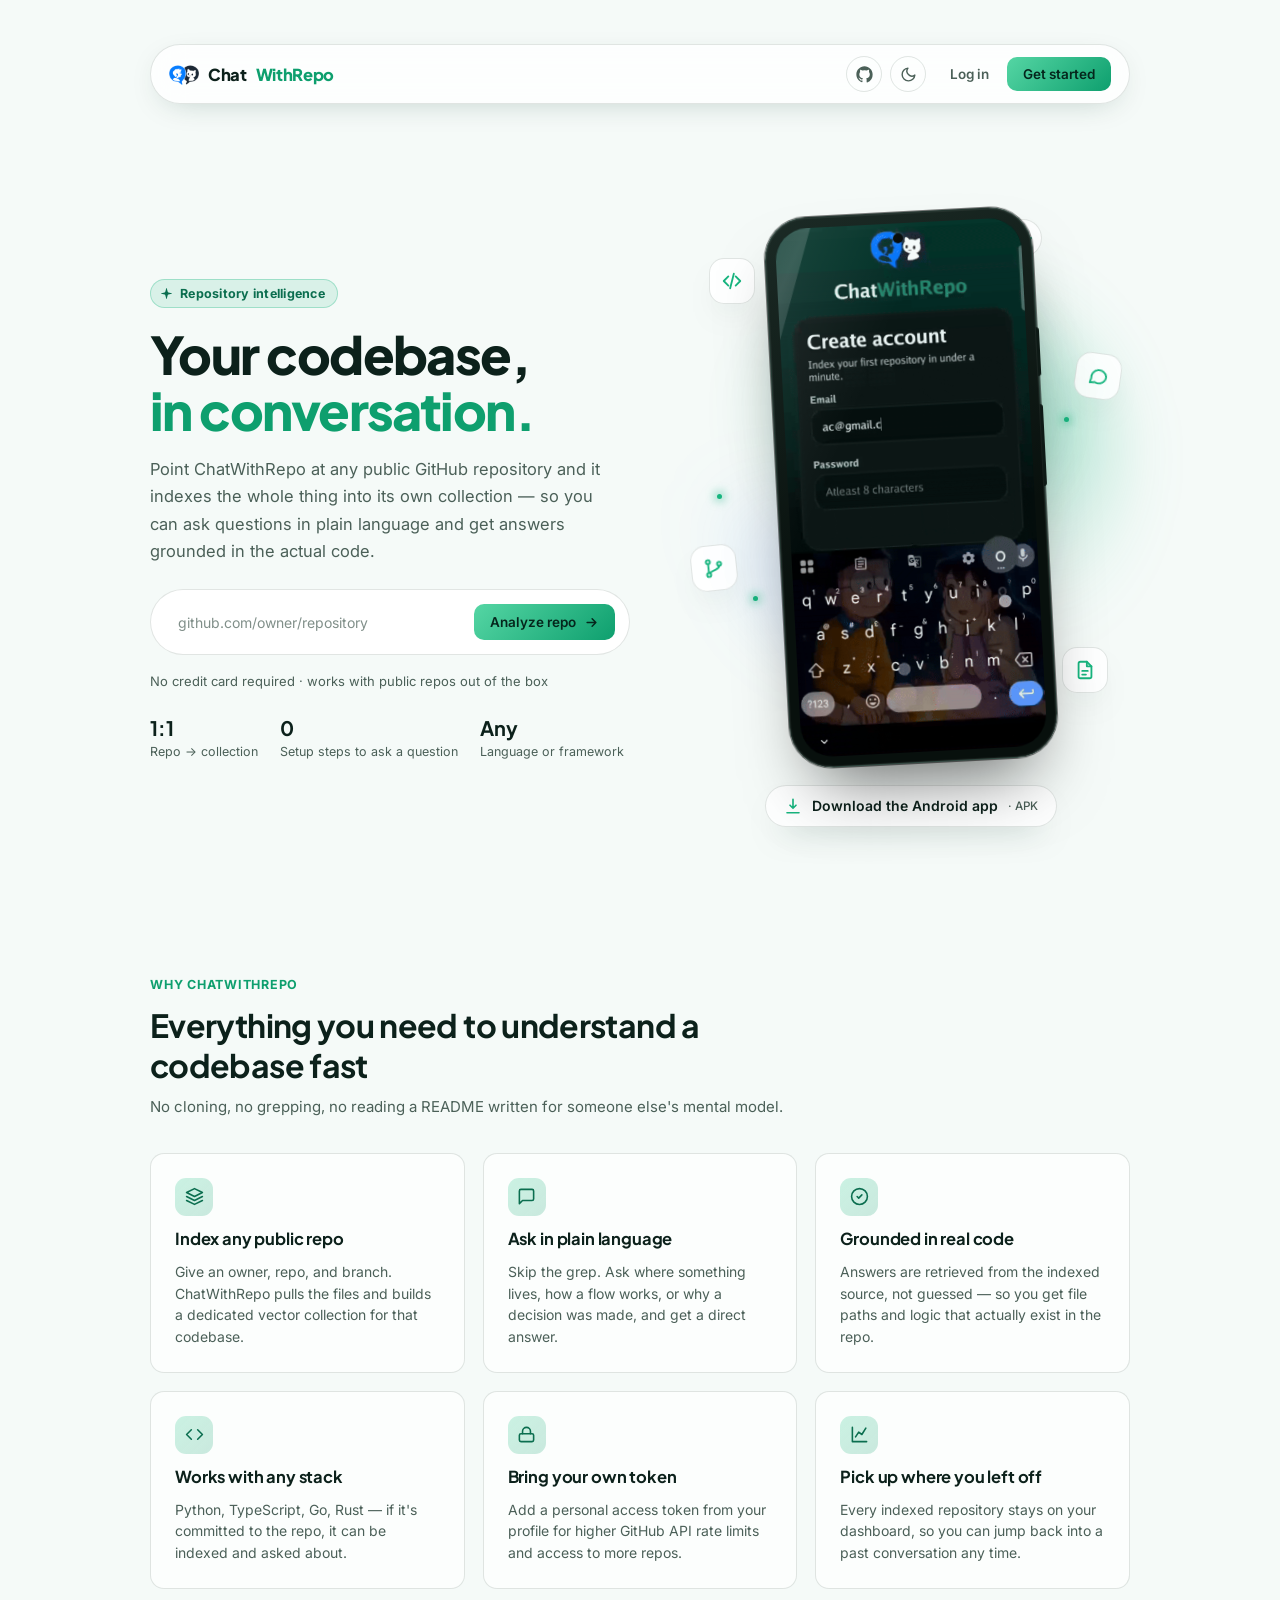
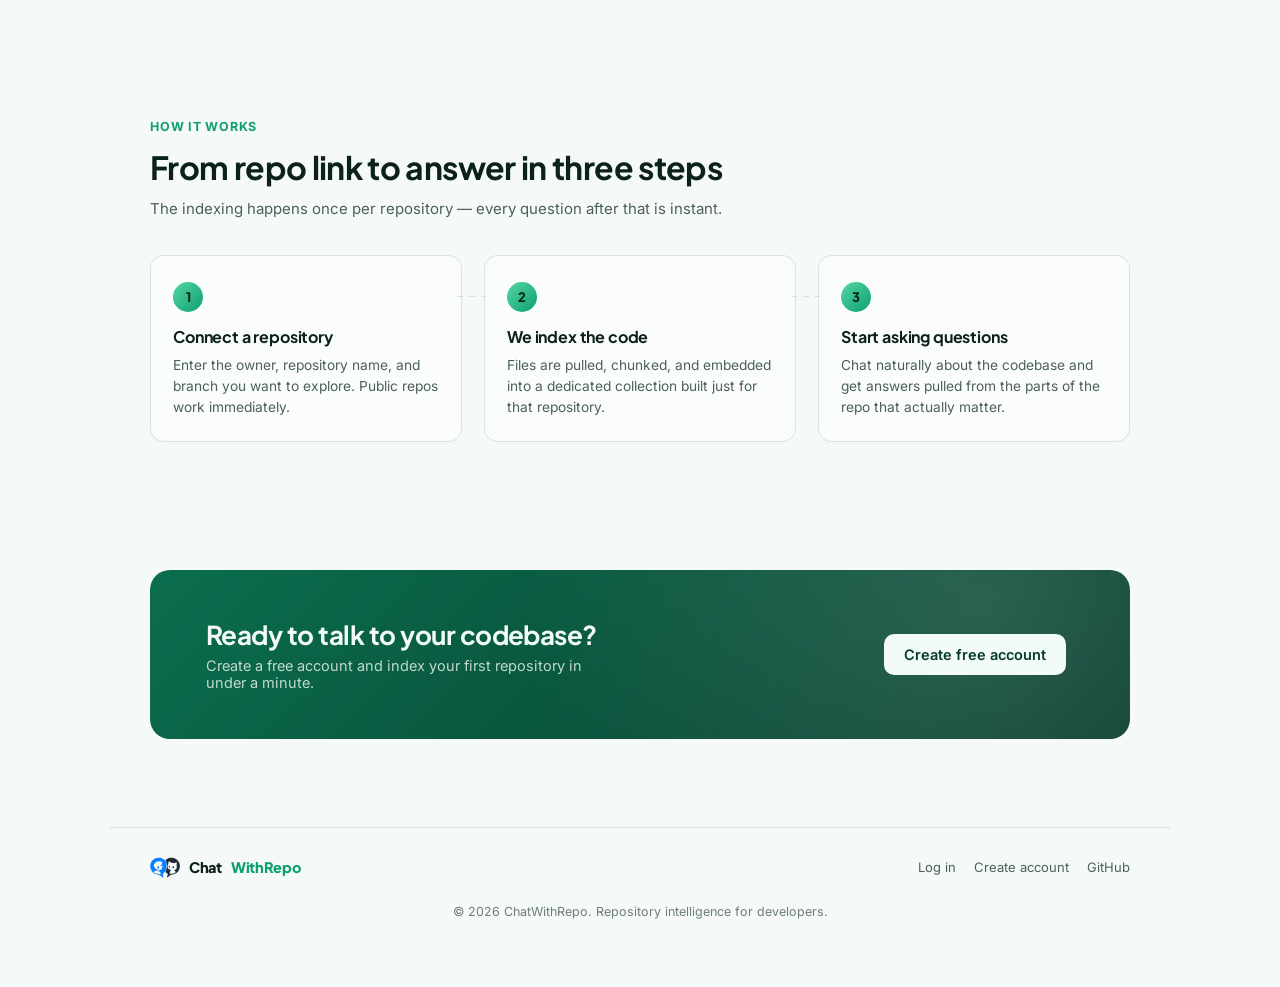
==== frontend/index.html @ a27d68d2 "Migrate vector store to Qdrant, overhaul indexing UX, fix critical race conditions - Switch vector s" ====
<!doctype html>
<html lang="en" data-theme="light">
  <head>
    <meta charset="utf-8" />
    <meta name="viewport" content="width=device-width, initial-scale=1" />
    <title>ChatWithRepo — Chat with your GitHub repository</title>
    <link rel="icon" type="image/png" href="assets/logo-chatwithrepo.png">
    <meta name="description" content="ChatWithRepo indexes any GitHub repository so you can ask questions about your codebase in plain language and get answers grounded in the real code." />
    <link rel="preconnect" href="https://fonts.googleapis.com" />
    <link rel="preconnect" href="https://fonts.gstatic.com" crossorigin />
    <link href="https://fonts.googleapis.com/css2?family=Inter:wght@400;500;600&family=Plus+Jakarta+Sans:wght@500;600;700;800&display=swap" rel="stylesheet" />
    <link rel="stylesheet" href="css/app.css" />
    <script>
      document.documentElement.setAttribute(
        "data-theme",
        localStorage.getItem("devlens_theme") ||
          (matchMedia("(prefers-color-scheme: dark)").matches ? "dark" : "light")
      );
    </script>
    <style>
      /* Same token system as register.html / dashboard.html / chat.html / login.html / profile.html */
      :root {
        --brand-900: #063a2b;
        --brand-700: #0b6e4f;
        --brand-600: #0e9f6e;
        --brand-500: #17b57f;
        --brand-400: #55d6a4;
        --brand-300: #9fead0;
        --paper: #f5faf8;
        --paper-raised: #ffffff;
        --ink: #0c211b;
        --ink-soft: #4b6058;
        --line: rgba(11, 40, 30, 0.12);
        --shadow-soft: 0 20px 45px -25px rgba(6, 58, 43, 0.45);
        --shadow-lift: 0 16px 32px -18px rgba(6, 58, 43, 0.5);
        --radius-lg: 20px;
        --radius-md: 14px;
        --radius-sm: 10px;
        --nav-h: 72px;
        color-scheme: light;
      }
      html[data-theme="dark"] {
        --paper: #07130f;
        --paper-raised: #0e211a;
        --ink: #eaf7f1;
        --ink-soft: #9fc2b3;
        --line: rgba(159, 234, 208, 0.14);
        --shadow-soft: 0 25px 60px -25px rgba(0, 0, 0, 0.65);
        --shadow-lift: 0 18px 34px -18px rgba(0, 0, 0, 0.6);
        color-scheme: dark;
      }

      *, *::before, *::after { box-sizing: border-box; }
      html, body { margin: 0; min-height: 100%; }
      body {
        font-family: "Inter", system-ui, sans-serif;
        color: var(--ink);
        background: var(--paper);
        transition: background-color 0.4s ease, color 0.4s ease;
        overflow-x: hidden;
      }
      a { color: inherit; text-decoration: none; }
      a:focus-visible, button:focus-visible, input:focus-visible {
        outline: 2px solid var(--brand-500);
        outline-offset: 2px;
      }
      ::selection { background: color-mix(in srgb, var(--brand-500) 30%, transparent); }

      /* ---- Page backdrop: solid (no grid / no light glow) ---- */
      .page {
        position: relative;
        min-height: 100vh;
        min-height: 100dvh;
        background: var(--paper);
      }
      @media (prefers-reduced-motion: reduce) {
        .brand-dot, .demo-dot, .icon-orbit { animation: none !important; }
      }

      /* ---- Pill navbar (shared pattern with dashboard.html) ---- */
      .nav-wrap {
        position: sticky;
        top: 0;
        z-index: 40;
        padding: 16px clamp(16px, 4vw, 40px) 0;
      }
      .nav {
        max-width: 1280px;
        margin: 0 auto;
        height: 60px;
        display: flex;
        align-items: center;
        justify-content: space-between;
        gap: 12px;
        padding: 0 10px 0 18px;
        border-radius: 999px;
        background: color-mix(in srgb, var(--paper-raised) 82%, transparent);
        border: 1px solid var(--line);
        backdrop-filter: blur(16px) saturate(140%);
        -webkit-backdrop-filter: blur(16px) saturate(140%);
        box-shadow: 0 8px 32px -14px rgba(6, 58, 43, 0.28);
      }
      .brand {
        display: inline-flex;
        align-items: center;
        gap: 9px;
        font-family: "Plus Jakarta Sans", sans-serif;
        font-weight: 800;
        font-size: 16.5px;
        letter-spacing: -0.02em;
      }
      .brand span { color: var(--brand-600); }
      .brand-logo { width: 30px; height: 30px; flex: none; border-radius: 8px; object-fit: contain; }
      .brand-dot {
        width: 8px; height: 8px; border-radius: 50%;
        background: var(--brand-500);
        box-shadow: 0 0 0 0 rgba(23, 181, 127, 0.55);
        animation: pulse 2.4s ease-in-out infinite;
      }
      @keyframes pulse {
        0% { box-shadow: 0 0 0 0 rgba(23, 181, 127, 0.55); }
        70% { box-shadow: 0 0 0 8px rgba(23, 181, 127, 0); }
        100% { box-shadow: 0 0 0 0 rgba(23, 181, 127, 0); }
      }

      .nav-center {
        display: flex;
        align-items: center;
        gap: 2px;
      }
      .nav-center a {
        font-size: 13.5px;
        font-weight: 600;
        color: var(--ink-soft);
        padding: 8px 14px;
        border-radius: 999px;
        transition: background 0.15s ease, color 0.15s ease;
      }
      .nav-center a:hover { color: var(--ink); background: color-mix(in srgb, var(--brand-500) 10%, transparent); }

      .nav-actions { display: flex; align-items: center; gap: 8px; }
      .icon-btn {
        display: inline-flex; align-items: center; justify-content: center;
        width: 36px; height: 36px;
        border-radius: 50%; border: 1px solid var(--line);
        background: transparent; color: var(--ink-soft); cursor: pointer;
        transition: transform 0.15s ease, color 0.15s ease, border-color 0.15s ease;
      }
      .icon-btn:hover { transform: translateY(-1px); color: var(--brand-600); border-color: var(--brand-400); }
      .icon-btn svg { width: 17px; height: 17px; }
      .theme-toggle .sun { display: none; }
      html[data-theme="dark"] .theme-toggle .moon { display: none; }
      html[data-theme="dark"] .theme-toggle .sun { display: block; }
      .theme-toggle svg { transition: transform 0.4s cubic-bezier(0.22, 1, 0.36, 1); }
      .theme-toggle.spin svg { transform: rotate(180deg); }

      .nav-links { display: flex; align-items: center; gap: 6px; margin-left: 4px; }
      .nav-links a.login { font-size: 13.5px; font-weight: 600; color: var(--ink-soft); padding: 8px 12px; border-radius: 999px; }
      .nav-links a.login:hover { color: var(--ink); }

      .hamburger { display: none; }
      .hamburger-lines { display: flex; flex-direction: column; gap: 4px; width: 16px; }
      .hamburger-lines i { display: block; height: 2px; background: currentColor; border-radius: 2px; transition: transform 0.25s ease, opacity 0.2s ease; }
      .hamburger[aria-expanded="true"] .hamburger-lines i:nth-child(1) { transform: translateY(6px) rotate(45deg); }
      .hamburger[aria-expanded="true"] .hamburger-lines i:nth-child(2) { opacity: 0; }
      .hamburger[aria-expanded="true"] .hamburger-lines i:nth-child(3) { transform: translateY(-6px) rotate(-45deg); }

      /* ---- Buttons ---- */
      .button {
        display: inline-flex; align-items: center; justify-content: center; gap: 8px;
        font: inherit; font-weight: 600; font-size: 14.5px;
        border: none; border-radius: var(--radius-sm); cursor: pointer;
        padding: 12px 20px;
        color: #05261c;
        background: linear-gradient(135deg, var(--brand-400), var(--brand-600));
        box-shadow: var(--shadow-lift);
        transition: transform 0.15s ease, box-shadow 0.15s ease, filter 0.15s ease;
        white-space: nowrap;
      }
      .button:hover { transform: translateY(-2px); filter: brightness(1.04); }
      .button:active { transform: translateY(0); }
      .button.secondary { background: transparent; color: var(--ink); border: 1.5px solid var(--line); box-shadow: none; }
      .button.secondary:hover { border-color: var(--brand-500); color: var(--brand-600); }
      .button.sm { padding: 9px 16px; font-size: 13.5px; }

      /* ---- Hero ---- */
      .hero {
        max-width: 1280px;
        margin: 0 auto;
        padding: clamp(48px, 9vw, 96px) clamp(20px, 4vw, 40px) clamp(40px, 7vw, 72px);
        position: relative;
        z-index: 1;
        display: grid;
        grid-template-columns: minmax(0, 1.05fr) minmax(0, 0.95fr);
        gap: clamp(28px, 5vw, 56px);
        align-items: center;
      }
      .badge {
        display: inline-flex; align-items: center; gap: 7px;
        font-size: 12.5px; font-weight: 700; letter-spacing: 0.02em;
        color: var(--brand-700);
        background: color-mix(in srgb, var(--brand-500) 12%, transparent);
        border: 1px solid color-mix(in srgb, var(--brand-500) 30%, transparent);
        padding: 6px 12px 6px 9px;
        border-radius: 999px;
        width: fit-content;
      }
      html[data-theme="dark"] .badge { color: var(--brand-300); }
      .badge svg { width: 13px; height: 13px; }

      .hero-copy { display: flex; flex-direction: column; gap: 18px; animation: rise 0.6s cubic-bezier(0.22, 1, 0.36, 1) both; }
      @keyframes rise { from { opacity: 0; transform: translateY(14px); } to { opacity: 1; transform: translateY(0); } }
      .hero-copy h1 {
        font-family: "Plus Jakarta Sans", sans-serif;
        font-weight: 800;
        font-size: clamp(32px, 4.6vw, 52px);
        letter-spacing: -0.03em;
        line-height: 1.08;
        margin: 0;
      }
      .hero-copy h1 .accent { color: var(--brand-600); }
      .hero-copy > p.lead {
        margin: 0;
        max-width: 46ch;
        color: var(--ink-soft);
        font-size: 16.5px;
        line-height: 1.65;
      }
      .hero-actions { display: flex; flex-wrap: wrap; align-items: center; gap: 14px; margin-top: 4px; }
      .hint { font-size: 13px; color: var(--ink-soft); }
      .hero-repo-form {
        display: flex; align-items: center; gap: 8px;
        margin-top: 6px;
        padding: 6px 6px 6px 14px;
        border: 1.5px solid var(--line);
        border-radius: 999px;
        background: var(--paper-raised);
        max-width: 480px;
      }
      .hero-repo-form input {
        flex: 1; border: none; outline: none; background: transparent;
        font: inherit; font-size: 14px; color: var(--ink); min-width: 0;
      }
      .hero-repo-form input::placeholder { color: var(--ink-soft); opacity: 0.7; }
      .hero-repo-form .button { padding: 10px 16px; font-size: 13.5px; }
      .hero-stats { display: flex; gap: 22px; margin-top: 8px; flex-wrap: wrap; }
      .hero-stats div strong { display: block; font-family: "Plus Jakarta Sans", sans-serif; font-size: 20px; letter-spacing: -0.01em; }
      .hero-stats div span { font-size: 12.5px; color: var(--ink-soft); }


      /* ---- Phone demo (Android app) ---- */
      .phone-stage {
        position: relative;
        display: flex;
        flex-direction: column;
        align-items: center;
        gap: 22px;
        padding: 12px 0;
      }
      .phone-stage::before {            /* soft brand glow behind the phone */
        content: "";
        position: absolute;
        width: 78%;
        aspect-ratio: 1;
        top: 6%;
        border-radius: 50%;
        background: radial-gradient(circle, color-mix(in srgb, var(--brand-500) 38%, transparent), transparent 68%);
        filter: blur(28px);
        z-index: -1;
        animation: glow 6s ease-in-out infinite;
      }
      .phone-link { display: block; text-decoration: none; color: inherit; perspective: 1200px; }
      .phone {
        position: relative;
        width: clamp(210px, 22vw, 268px);
        padding: 10px;
        border-radius: 42px;
        background: linear-gradient(160deg, #1b2a25, #08100d 60%);
        border: 1px solid rgba(159, 234, 208, 0.18);
        box-shadow:
          0 40px 70px -28px rgba(0, 0, 0, 0.6),
          0 0 0 1px rgba(0, 0, 0, 0.5),
          inset 0 0 0 1px rgba(255, 255, 255, 0.05);
        transform: rotateX(var(--rx, 0deg)) rotateY(var(--ry, 0deg)) rotate(-3deg);
        transition: transform 0.35s cubic-bezier(0.22, 1, 0.36, 1);
        animation: float 7s ease-in-out infinite;
      }
      .phone-link:hover .phone { transform: rotateX(var(--rx, 0deg)) rotateY(var(--ry, 0deg)) rotate(0deg) scale(1.03); animation-play-state: paused; }
      .phone::before, .phone::after {   /* side buttons */
        content: "";
        position: absolute;
        right: -3px;
        width: 3px;
        border-radius: 0 3px 3px 0;
        background: #0e1a16;
      }
      .phone::before { top: 22%; height: 9%; }
      .phone::after  { top: 36%; height: 15%; }
      .phone-screen {
        position: relative;
        aspect-ratio: 400 / 860;        /* the recording is 400x900; the top strip is cropped below */
        border-radius: 32px;
        overflow: hidden;
        background: #0a1512;
      }
      .phone-screen img {
        display: block;
        width: 100%;
        height: 100%;
        object-fit: cover;
        object-position: bottom;        /* crops the recording's status bar (time / battery) */
      }
      .phone-notch {                    /* camera dot */
        position: absolute;
        top: 10px;
        left: 50%;
        width: 10px; height: 10px;
        margin-left: -5px;
        border-radius: 50%;
        background: #050908;
        box-shadow: 0 0 0 2px rgba(255, 255, 255, 0.06);
        z-index: 2;
      }
      .phone-glare {
        position: absolute; inset: 0;
        background: linear-gradient(115deg, rgba(255,255,255,0.10), transparent 32%);
        pointer-events: none;
        z-index: 2;
      }


      /* decorative background around the phone */
      .fx { position: absolute; inset: 0; pointer-events: none; z-index: -1; }
      .fx > * { position: absolute; }
      .aura {                            /* slowly rotating soft light */
        left: 50%; top: 42%;
        width: 92%; aspect-ratio: 1;
        margin: -46% 0 0 -46%;
        border-radius: 50%;
        background: conic-gradient(from 0deg, transparent, color-mix(in srgb, var(--brand-500) 30%, transparent), transparent 40%, color-mix(in srgb, #4f8af7 22%, transparent), transparent 75%);
        filter: blur(34px);
        animation: spin 22s linear infinite;
      }
      .ring {                            /* expanding pulse rings */
        left: 50%; top: 42%;
        width: 64%; aspect-ratio: 1;
        margin: -32% 0 0 -32%;
        border-radius: 50%;
        border: 1.5px solid color-mix(in srgb, var(--brand-500) 45%, transparent);
        opacity: 0;
        animation: pulse-ring 7.5s cubic-bezier(0.2, 0.6, 0.3, 1) infinite;
      }
      .ring.r2 { animation-delay: 2.5s; }
      .ring.r3 { animation-delay: 5s; }

      .orb {                             /* floating icon bubbles */
        display: grid; place-items: center;
        width: 46px; height: 46px;
        border-radius: 15px;
        color: var(--brand-500);
        background: color-mix(in srgb, var(--paper-raised) 88%, transparent);
        border: 1px solid var(--line);
        box-shadow: var(--shadow-lift);
        backdrop-filter: blur(8px);
        -webkit-backdrop-filter: blur(8px);
        animation: drift 6s ease-in-out infinite;
      }
      .orb.o1 { top: 9%;  left: 4%;  animation-delay: -1s; }
      .orb.o2 { top: 24%; right: 2%; animation-delay: -3s;   transform: rotate(8deg); }
      .orb.o3 { top: 54%; left: 0;   animation-delay: -4.5s; transform: rotate(-6deg); }
      .orb.o4 { top: 70%; right: 5%; animation-delay: -2s; }
      .orb.o5 { top: 3%;  right: 20%; width: 38px; height: 38px; border-radius: 50%; animation-delay: -5s; }

      .dot {                             /* twinkling sparkles */
        width: 5px; height: 5px;
        border-radius: 50%;
        background: var(--brand-500);
        box-shadow: 0 0 10px 2px color-mix(in srgb, var(--brand-500) 60%, transparent);
        animation: twinkle 3.6s ease-in-out infinite;
      }
      .dot.d1 { top: 14%; left: 22%; }
      .dot.d2 { top: 34%; right: 14%; animation-delay: -1.2s; }
      .dot.d3 { top: 62%; left: 14%;  animation-delay: -2.4s; }
      .dot.d4 { top: 80%; right: 22%; animation-delay: -0.6s; }
      .dot.d5 { top: 46%; left: 6%;   animation-delay: -1.8s; }
      .dot.d6 { top: 8%;  right: 34%; animation-delay: -3s; }

      .phone-link { position: relative; z-index: 1; }
      .phone-glare::after {              /* a light sweep that passes over the screen */
        content: "";
        position: absolute; top: 0; bottom: 0; width: 40%;
        left: -60%;
        background: linear-gradient(100deg, transparent, rgba(255, 255, 255, 0.16), transparent);
        transform: skewX(-18deg);
        animation: sweep 6.5s ease-in-out infinite;
      }

      @keyframes spin       { to { transform: rotate(360deg); } }
      @keyframes pulse-ring { 0% { transform: scale(0.55); opacity: 0; } 15% { opacity: 0.7; } 100% { transform: scale(1.35); opacity: 0; } }
      @keyframes drift      { 0%, 100% { translate: 0 0; } 33% { translate: 6px -12px; } 66% { translate: -6px -4px; } }
      @keyframes twinkle    { 0%, 100% { opacity: 0.15; transform: scale(0.6); } 50% { opacity: 1; transform: scale(1.2); } }
      @keyframes sweep      { 0%, 55% { left: -60%; } 100% { left: 130%; } }

      .apk-cta {
        display: inline-flex; align-items: center; gap: 10px;
        padding: 11px 18px;
        border-radius: 999px;
        font-weight: 600; font-size: 14px;
        color: var(--ink);
        text-decoration: none;
        background: color-mix(in srgb, var(--paper-raised) 88%, transparent);
        border: 1px solid var(--line);
        box-shadow: var(--shadow-lift);
        transition: transform 0.2s ease, border-color 0.2s ease;
      }
      .apk-cta:hover { transform: translateY(-2px); border-color: var(--brand-500); }
      .apk-cta small { font-weight: 500; color: var(--ink-soft); }
      .apk-cta svg { color: var(--brand-500); }

      @keyframes float { 0%, 100% { translate: 0 0; } 50% { translate: 0 -10px; } }
      @keyframes bob   { 0%, 100% { translate: 0 0; } 50% { translate: 0 -7px; } }
      @keyframes glow  { 0%, 100% { opacity: 0.75; } 50% { opacity: 1; } }

      @media (prefers-reduced-motion: reduce) {
        .phone, .phone-stage::before, .fx * { animation: none !important; }
      }

      /* ---- Decorative demo chat card (no longer used in the hero) ---- */
      .hero-demo { position: relative; z-index: 1; animation: rise 0.7s 0.05s cubic-bezier(0.22, 1, 0.36, 1) both; }
      .demo-card {
        border-radius: var(--radius-lg);
        border: 1px solid var(--line);
        background: color-mix(in srgb, var(--paper-raised) 88%, transparent);
        backdrop-filter: blur(18px) saturate(140%);
        -webkit-backdrop-filter: blur(18px) saturate(140%);
        box-shadow: var(--shadow-soft);
        overflow: hidden;
      }
      .demo-top {
        display: flex; align-items: center; justify-content: space-between;
        padding: 14px 18px; border-bottom: 1px solid var(--line);
        font-size: 13px; color: var(--ink-soft);
      }
      .demo-repo strong { color: var(--ink); font-weight: 600; }
      .demo-badge {
        font-size: 11.5px; font-weight: 700; color: var(--brand-700);
        background: color-mix(in srgb, var(--brand-500) 14%, transparent);
        padding: 4px 9px; border-radius: 999px;
      }
      html[data-theme="dark"] .demo-badge { color: var(--brand-300); }
      .demo-body { padding: 18px; display: flex; flex-direction: column; gap: 10px; }
      .demo-msg { max-width: 84%; padding: 10px 13px; border-radius: 12px; font-size: 13.5px; line-height: 1.5; }
      .demo-msg.user { align-self: flex-end; background: linear-gradient(135deg, var(--brand-400), var(--brand-600)); color: #05261c; border-bottom-right-radius: 4px; }
      .demo-msg.bot { align-self: flex-start; background: var(--paper); border: 1px solid var(--line); color: var(--ink); border-bottom-left-radius: 4px; }
      .demo-msg code { font-family: "SFMono-Regular", Consolas, monospace; background: color-mix(in srgb, var(--brand-500) 12%, transparent); padding: 1px 5px; border-radius: 5px; font-size: 12.5px; }
      .demo-foot { display: flex; gap: 8px; flex-wrap: wrap; margin-top: 4px; }
      .demo-chip { display: inline-flex; align-items: center; gap: 6px; font-size: 11.5px; color: var(--ink-soft); background: var(--paper); border: 1px solid var(--line); padding: 5px 10px; border-radius: 999px; }
      .demo-dot { width: 6px; height: 6px; border-radius: 50%; background: var(--brand-500); animation: pulse 2.4s ease-in-out infinite; }

      /* ---- Shared section styling ---- */
      .section {
        max-width: 1280px;
        margin: 0 auto;
        padding: clamp(36px, 6vw, 64px) clamp(20px, 4vw, 40px);
        position: relative;
        z-index: 1;
      }
      .section-head { max-width: 640px; margin: 0 0 34px; }
      .section-head .eyebrow {
        font-size: 12.5px; font-weight: 700; letter-spacing: 0.06em; text-transform: uppercase;
        color: var(--brand-600); margin: 0 0 10px;
      }
      .section-head h2 {
        font-family: "Plus Jakarta Sans", sans-serif; font-weight: 700;
        font-size: clamp(24px, 3.2vw, 32px); letter-spacing: -0.02em; margin: 0 0 10px;
      }
      .section-head p { margin: 0; color: var(--ink-soft); font-size: 15px; line-height: 1.6; }

      /* ---- Feature grid ---- */
      .feature-grid { display: grid; grid-template-columns: repeat(3, minmax(0, 1fr)); gap: 18px; }
      .feature-card {
        padding: 24px; border-radius: var(--radius-md);
        border: 1px solid var(--line);
        background: color-mix(in srgb, var(--paper-raised) 70%, transparent);
        display: flex; flex-direction: column; gap: 12px;
        transition: transform 0.2s ease, border-color 0.2s ease, box-shadow 0.2s ease;
      }
      .feature-card:hover { transform: translateY(-3px); border-color: var(--brand-400); box-shadow: 0 18px 40px -26px rgba(6, 58, 43, 0.4); }
      .feature-icon {
        width: 38px; height: 38px; border-radius: 11px;
        display: grid; place-items: center;
        background: linear-gradient(135deg, color-mix(in srgb, var(--brand-400) 30%, transparent), color-mix(in srgb, var(--brand-600) 22%, transparent));
        color: var(--brand-700);
      }
      html[data-theme="dark"] .feature-icon { color: var(--brand-300); }
      .feature-icon svg { width: 19px; height: 19px; }
      .feature-card h3 { font-family: "Plus Jakarta Sans", sans-serif; font-size: 16.5px; font-weight: 700; margin: 0; letter-spacing: -0.01em; }
      .feature-card p { margin: 0; font-size: 14px; color: var(--ink-soft); line-height: 1.55; }

      /* ---- How it works ---- */
      .steps { display: grid; grid-template-columns: repeat(3, minmax(0, 1fr)); gap: 22px; counter-reset: step; }
      .step { position: relative; padding: 26px 22px 22px; border-radius: var(--radius-md); border: 1px solid var(--line); background: color-mix(in srgb, var(--paper-raised) 60%, transparent); }
      .step .step-num {
        display: inline-flex; align-items: center; justify-content: center;
        width: 30px; height: 30px; border-radius: 50%;
        font-family: "Plus Jakarta Sans", sans-serif; font-weight: 800; font-size: 13px;
        background: linear-gradient(135deg, var(--brand-400), var(--brand-600)); color: #05261c;
        margin-bottom: 14px;
      }
      .step h3 { font-family: "Plus Jakarta Sans", sans-serif; font-size: 16px; font-weight: 700; margin: 0 0 8px; letter-spacing: -0.01em; }
      .step p { margin: 0; font-size: 13.75px; color: var(--ink-soft); line-height: 1.55; }
      .step-connector { position: absolute; top: 40px; left: calc(100% - 4px); width: calc(22px + 8px); height: 1px; background: repeating-linear-gradient(90deg, var(--line) 0 6px, transparent 6px 12px); }
      @media (max-width: 860px) { .step-connector { display: none; } }

      /* ---- CTA banner ---- */
      .cta-banner {
        max-width: 1280px; margin: 0 auto clamp(48px, 8vw, 88px);
        padding: clamp(32px, 5vw, 48px) clamp(24px, 5vw, 56px);
        border-radius: var(--radius-lg);
        background: linear-gradient(135deg, var(--brand-700), var(--brand-900));
        color: #f2fbf6;
        display: flex; align-items: center; justify-content: space-between; gap: 24px; flex-wrap: wrap;
        position: relative; overflow: hidden; z-index: 1;
      }
      .cta-banner::before {
        content: ""; position: absolute; inset: 0;
        background: radial-gradient(circle at 85% 20%, rgba(255,255,255,0.14), transparent 55%);
        pointer-events: none;
      }
      .cta-banner h2 { font-family: "Plus Jakarta Sans", sans-serif; font-size: clamp(20px, 2.6vw, 26px); font-weight: 700; margin: 0 0 6px; letter-spacing: -0.02em; position: relative; }
      .cta-banner p { margin: 0; color: rgba(242, 251, 246, 0.78); font-size: 14.5px; max-width: 44ch; position: relative; }
      .cta-banner .button { background: #f2fbf6; color: var(--brand-900); box-shadow: none; position: relative; }
      .cta-banner .button:hover { filter: none; background: #ffffff; }

      /* ---- Footer ---- */
      footer {
        max-width: 1280px; margin: 0 auto; padding: 24px clamp(20px, 4vw, 40px) 40px;
        display: flex; align-items: center; justify-content: space-between; gap: 16px; flex-wrap: wrap;
        border-top: 1px solid var(--line);
        position: relative; z-index: 1;
      }
      footer .brand { font-size: 14.5px; }
      footer .foot-links { display: flex; gap: 18px; align-items: center; }
      footer .foot-links a { font-size: 13px; color: var(--ink-soft); }
      footer .foot-links a:hover { color: var(--brand-600); }
      footer .foot-note { font-size: 12.5px; color: var(--ink-soft); width: 100%; text-align: center; opacity: 0.8; margin-top: 6px; }

      /* ---- Responsive ---- */
      @media (max-width: 900px) {
        .hero { grid-template-columns: 1fr; }
        .hero-demo { order: -1; max-width: 520px; margin: 0 auto; width: 100%; }
        .feature-grid { grid-template-columns: repeat(2, minmax(0, 1fr)); }
        .steps { grid-template-columns: 1fr; }
      }
      @media (max-width: 720px) {
        .nav-center { display: none; }
        .hamburger { display: inline-flex; }
        .nav-links a.login { display: none; }
      }
      @media (max-width: 560px) {
        .feature-grid { grid-template-columns: 1fr; }
        .hero-stats { gap: 16px; }
        .cta-banner { flex-direction: column; align-items: flex-start; }
        .hero-repo-form { flex-wrap: wrap; padding: 10px; border-radius: var(--radius-md); }
        .hero-repo-form input { width: 100%; padding: 6px 4px; }
        .hero-repo-form .button { width: 100%; }
      }
    </style>
  </head>
  <body>
    <div class="page">
      <div class="nav-wrap">
        <nav class="nav">
          <a class="brand" href="index.html">
            <img class="brand-logo" src="assets/logo-chatwithrepo.png" alt="ChatWithRepo logo" />
            Chat<span>WithRepo</span>
          </a>

          <!--<div class="nav-center">
            <a href="#features">Features</a>
            <a href="#how-it-works">How it works</a>
          </div>-->

          <div class="nav-actions">
            <a
              class="icon-btn github-link"
              href="https://github.com/shreyaghorui222004/chat-with-repo"
              target="_blank"
              rel="noopener noreferrer"
              aria-label="View on GitHub"
            >
              <svg viewBox="0 0 24 24" fill="currentColor" aria-hidden="true"><path d="M12 .5C5.73.5.5 5.73.5 12c0 5.08 3.29 9.39 7.86 10.91.58.11.79-.25.79-.56v-2c-3.2.7-3.88-1.37-3.88-1.37-.53-1.34-1.3-1.7-1.3-1.7-1.06-.72.08-.71.08-.71 1.17.08 1.79 1.2 1.79 1.2 1.04 1.79 2.73 1.27 3.4.97.1-.76.41-1.27.74-1.56-2.56-.29-5.26-1.28-5.26-5.7 0-1.26.45-2.29 1.19-3.1-.12-.29-.52-1.46.11-3.05 0 0 .97-.31 3.18 1.18a11 11 0 0 1 5.8 0c2.2-1.49 3.17-1.18 3.17-1.18.63 1.59.23 2.76.12 3.05.74.81 1.18 1.84 1.18 3.1 0 4.43-2.7 5.4-5.28 5.69.42.36.8 1.08.8 2.18v3.23c0 .31.21.68.8.56A11.51 11.51 0 0 0 23.5 12C23.5 5.73 18.27.5 12 .5Z"/></svg>
            </a>
            <button class="icon-btn theme-toggle" type="button" aria-label="Toggle theme">
              <svg class="moon" viewBox="0 0 24 24" fill="none" stroke="currentColor" stroke-width="2" stroke-linecap="round" stroke-linejoin="round"><path d="M21 12.79A9 9 0 1 1 11.21 3 7 7 0 0 0 21 12.79Z"/></svg>
              <svg class="sun" viewBox="0 0 24 24" fill="none" stroke="currentColor" stroke-width="2" stroke-linecap="round" stroke-linejoin="round"><circle cx="12" cy="12" r="4"/><path d="M12 2v2M12 20v2M4.9 4.9l1.4 1.4M17.7 17.7l1.4 1.4M2 12h2M20 12h2M4.9 19.1l1.4-1.4M17.7 6.3l1.4-1.4"/></svg>
            </button>
            <button class="icon-btn hamburger" type="button" aria-label="Open menu" aria-expanded="false">
              <span class="hamburger-lines"><i></i><i></i><i></i></span>
            </button>

            <div class="nav-links">
              <a class="login" href="login.html">Log in</a>
              <a class="button sm" href="register.html">Get started</a>
            </div>
          </div>
        </nav>
      </div>

      <!-- Hero -->
      <main>
        <section class="hero">
          <div class="hero-copy">
            <div class="badge">
              <svg viewBox="0 0 24 24" fill="currentColor" aria-hidden="true"><path d="M9.937 15.5A2 2 0 0 0 8.5 14.063l-6.135-1.582a.5.5 0 0 1 0-.962L8.5 9.936A2 2 0 0 0 9.937 8.5l1.582-6.135a.5.5 0 0 1 .963 0L14.063 8.5A2 2 0 0 0 15.5 9.937l6.135 1.582a.5.5 0 0 1 0 .963L15.5 14.063a2 2 0 0 0-1.437 1.437l-1.582 6.135a.5.5 0 0 1-.963 0z"/></svg>
              Repository intelligence
            </div>
            <h1>Your codebase,<br /><span class="accent">in conversation.</span></h1>
            <p class="lead">
              Point ChatWithRepo at any public GitHub repository and it indexes the
              whole thing into its own collection — so you can ask questions in plain
              language and get answers grounded in the actual code.
            </p>

            <div class="hero-repo-form">
              <input type="text" placeholder="github.com/owner/repository" aria-label="Repository URL" />
              <a class="button" href="register.html">
                Analyze repo
                <svg width="15" height="15" viewBox="0 0 24 24" fill="none" stroke="currentColor" stroke-width="2.4" stroke-linecap="round" stroke-linejoin="round" aria-hidden="true"><path d="M5 12h14M13 6l6 6-6 6"/></svg>
              </a>
            </div>
            <span class="hint">No credit card required · works with public repos out of the box</span>

            <div class="hero-stats">
              <div><strong>1:1</strong><span>Repo → collection</span></div>
              <div><strong>0</strong><span>Setup steps to ask a question</span></div>
              <div><strong>Any</strong><span>Language or framework</span></div>
            </div>
          </div>

          <!-- Android app demo: phone frame around the recording; click opens the latest release -->
          <div class="hero-demo">
            <div class="phone-stage">
              <!-- decorative background (no text): rings, aura, floating icons, sparkles -->
              <div class="fx" aria-hidden="true">
                <span class="aura"></span>
                <span class="ring r1"></span><span class="ring r2"></span><span class="ring r3"></span>

                <span class="orb o1"><svg viewBox="0 0 24 24" width="22" height="22" fill="none" stroke="currentColor" stroke-width="2" stroke-linecap="round" stroke-linejoin="round"><path d="m8 7-5 5 5 5M16 7l5 5-5 5M14 4l-4 16"/></svg></span>
                <span class="orb o2"><svg viewBox="0 0 24 24" width="22" height="22" fill="none" stroke="currentColor" stroke-width="2" stroke-linecap="round" stroke-linejoin="round"><path d="M21 12a8 8 0 0 1-11.6 7.1L4 20l1-4.6A8 8 0 1 1 21 12z"/></svg></span>
                <span class="orb o3"><svg viewBox="0 0 24 24" width="22" height="22" fill="none" stroke="currentColor" stroke-width="2" stroke-linecap="round" stroke-linejoin="round"><circle cx="6" cy="5" r="2.2"/><circle cx="6" cy="19" r="2.2"/><circle cx="18" cy="8" r="2.2"/><path d="M6 7.2v9.6M18 10.2c0 4-6 3-11 7"/></svg></span>
                <span class="orb o4"><svg viewBox="0 0 24 24" width="22" height="22" fill="none" stroke="currentColor" stroke-width="2" stroke-linecap="round" stroke-linejoin="round"><path d="M14 3H7a2 2 0 0 0-2 2v14a2 2 0 0 0 2 2h10a2 2 0 0 0 2-2V8z"/><path d="M14 3v5h5M9 13h6M9 17h4"/></svg></span>
                <span class="orb o5"><svg viewBox="0 0 24 24" width="22" height="22" fill="currentColor"><path d="M9.937 15.5A2 2 0 0 0 8.5 14.063l-6.135-1.582a.5.5 0 0 1 0-.962L8.5 9.936A2 2 0 0 0 9.937 8.5l1.582-6.135a.5.5 0 0 1 .963 0L14.063 8.5A2 2 0 0 0 15.5 9.937l6.135 1.582a.5.5 0 0 1 0 .963L15.5 14.063a2 2 0 0 0-1.437 1.437l-1.582 6.135a.5.5 0 0 1-.963 0z"/></svg></span>

                <span class="dot d1"></span><span class="dot d2"></span><span class="dot d3"></span>
                <span class="dot d4"></span><span class="dot d5"></span><span class="dot d6"></span>
              </div>

              <a class="phone-link" href="https://github.com/shreyaghorui222004/chat-with-repo/releases/latest" target="_blank" rel="noopener" aria-label="ChatWithRepo Android app: open the latest release to download the APK">
                <div class="phone">
                  <div class="phone-screen">
                    <span class="phone-notch"></span>
                    <span class="phone-glare"></span>
                    <img src="assets/demo-video.gif" alt="The ChatWithRepo Android app: asking a repository a question and getting a streamed answer" decoding="async" />
                  </div>
                </div>
              </a>

              <a class="apk-cta" href="https://github.com/shreyaghorui222004/chat-with-repo/releases/latest" target="_blank" rel="noopener">
                <svg width="18" height="18" viewBox="0 0 24 24" fill="none" stroke="currentColor" stroke-width="2.2" stroke-linecap="round" stroke-linejoin="round" aria-hidden="true"><path d="M12 3v12m0 0-4-4m4 4 4-4M4 21h16"/></svg>
                Download the Android app <small>· APK</small>
              </a>
            </div>
          </div>
        </section>

        <!-- Features -->
        <section class="section" id="features">
          <div class="section-head">
            <p class="eyebrow">Why ChatWithRepo</p>
            <h2>Everything you need to understand a codebase fast</h2>
            <p>No cloning, no grepping, no reading a README written for someone else's mental model.</p>
          </div>
          <div class="feature-grid">
            <div class="feature-card">
              <div class="feature-icon">
                <svg viewBox="0 0 24 24" fill="none" stroke="currentColor" stroke-width="2" stroke-linecap="round" stroke-linejoin="round"><path d="M12 2 2 7l10 5 10-5-10-5Z"/><path d="M2 17l10 5 10-5"/><path d="M2 12l10 5 10-5"/></svg>
              </div>
              <h3>Index any public repo</h3>
              <p>Give an owner, repo, and branch. ChatWithRepo pulls the files and builds a dedicated vector collection for that codebase.</p>
            </div>
            <div class="feature-card">
              <div class="feature-icon">
                <svg viewBox="0 0 24 24" fill="none" stroke="currentColor" stroke-width="2" stroke-linecap="round" stroke-linejoin="round"><path d="M21 15a2 2 0 0 1-2 2H7l-4 4V5a2 2 0 0 1 2-2h14a2 2 0 0 1 2 2z"/></svg>
              </div>
              <h3>Ask in plain language</h3>
              <p>Skip the grep. Ask where something lives, how a flow works, or why a decision was made, and get a direct answer.</p>
            </div>
            <div class="feature-card">
              <div class="feature-icon">
                <svg viewBox="0 0 24 24" fill="none" stroke="currentColor" stroke-width="2" stroke-linecap="round" stroke-linejoin="round"><path d="m9 12 2 2 4-4"/><circle cx="12" cy="12" r="10"/></svg>
              </div>
              <h3>Grounded in real code</h3>
              <p>Answers are retrieved from the indexed source, not guessed — so you get file paths and logic that actually exist in the repo.</p>
            </div>
            <div class="feature-card">
              <div class="feature-icon">
                <svg viewBox="0 0 24 24" fill="none" stroke="currentColor" stroke-width="2" stroke-linecap="round" stroke-linejoin="round"><path d="M16 18 22 12 16 6"/><path d="M8 6 2 12 8 18"/></svg>
              </div>
              <h3>Works with any stack</h3>
              <p>Python, TypeScript, Go, Rust — if it's committed to the repo, it can be indexed and asked about.</p>
            </div>
            <div class="feature-card">
              <div class="feature-icon">
                <svg viewBox="0 0 24 24" fill="none" stroke="currentColor" stroke-width="2" stroke-linecap="round" stroke-linejoin="round"><rect x="3" y="11" width="18" height="10" rx="2"/><path d="M7 11V8a5 5 0 0 1 10 0v3"/></svg>
              </div>
              <h3>Bring your own token</h3>
              <p>Add a personal access token from your profile for higher GitHub API rate limits and access to more repos.</p>
            </div>
            <div class="feature-card">
              <div class="feature-icon">
                <svg viewBox="0 0 24 24" fill="none" stroke="currentColor" stroke-width="2" stroke-linecap="round" stroke-linejoin="round"><path d="M3 3v18h18"/><path d="M7 15l4-6 4 3 5-8"/></svg>
              </div>
              <h3>Pick up where you left off</h3>
              <p>Every indexed repository stays on your dashboard, so you can jump back into a past conversation any time.</p>
            </div>
          </div>
        </section>

        <!-- How it works -->
        <section class="section" id="how-it-works">
          <div class="section-head">
            <p class="eyebrow">How it works</p>
            <h2>From repo link to answer in three steps</h2>
            <p>The indexing happens once per repository — every question after that is instant.</p>
          </div>
          <div class="steps">
            <div class="step">
              <span class="step-num">1</span>
              <h3>Connect a repository</h3>
              <p>Enter the owner, repository name, and branch you want to explore. Public repos work immediately.</p>
              <div class="step-connector" aria-hidden="true"></div>
            </div>
            <div class="step">
              <span class="step-num">2</span>
              <h3>We index the code</h3>
              <p>Files are pulled, chunked, and embedded into a dedicated collection built just for that repository.</p>
              <div class="step-connector" aria-hidden="true"></div>
            </div>
            <div class="step">
              <span class="step-num">3</span>
              <h3>Start asking questions</h3>
              <p>Chat naturally about the codebase and get answers pulled from the parts of the repo that actually matter.</p>
            </div>
          </div>
        </section>

        <!-- CTA -->
        <section class="section" style="padding-bottom: 0">
          <div class="cta-banner">
            <div>
              <h2>Ready to talk to your codebase?</h2>
              <p>Create a free account and index your first repository in under a minute.</p>
            </div>
            <a class="button" href="register.html">Create free account</a>
          </div>
        </section>
      </main>

      <footer>
        <a class="brand" href="index.html">
          <img class="brand-logo" src="assets/logo-chatwithrepo.png" alt="ChatWithRepo logo" />
          Chat<span>WithRepo</span>
        </a>
        <div class="foot-links">
          <a href="login.html">Log in</a>
          <a href="register.html">Create account</a>
          <a href="https://github.com/shreyaghorui222004/chat-with-repo" target="_blank" rel="noopener">GitHub</a>
        </div>
        <span class="foot-note">© 2026 ChatWithRepo. Repository intelligence for developers.</span>
      </footer>
    </div>

    <script>
      // --- Theme spin only — actual toggle + persistence is handled by js/app.js ---
      var themeBtn = document.querySelector(".theme-toggle");
      if (themeBtn) {
        new MutationObserver(function () {
          themeBtn.classList.add("spin");
          setTimeout(function () { themeBtn.classList.remove("spin"); }, 400);
        }).observe(document.documentElement, {
          attributes: true,
          attributeFilter: ["data-theme"],
        });
      }

      // --- Mobile nav toggle ---
      var nav = document.querySelector(".nav");
      var hamburger = document.querySelector(".hamburger");
      if (hamburger) {
        hamburger.addEventListener("click", function () {
          var open = nav.classList.toggle("open");
          hamburger.setAttribute("aria-expanded", String(open));
        });
      }

      // --- Hero "Analyze repo" quick entry: send owner/repo through to register ---
      var heroForm = document.querySelector(".hero-repo-form");
      if (heroForm) {
        var heroInput = heroForm.querySelector("input");
        var heroCta = heroForm.querySelector("a.button");
        heroCta.addEventListener("click", function (e) {
          var val = (heroInput.value || "").trim();
          if (!val) return;
          e.preventDefault();
          var match = val.replace(/^https?:\/\/(www\.)?github\.com\//i, "").replace(/\/$/, "");
          window.location.href = "register.html?repo=" + encodeURIComponent(match);
        });
      }
    </script>
    <script src="js/app.js?v=6"></script>
  
    <script>
      // Phone follows the pointer slightly (3D tilt). Skipped for reduced motion / touch.
      (function () {
        var stage = document.querySelector(".hero-demo");
        var phone = stage && stage.querySelector(".phone");
        if (!phone || matchMedia("(prefers-reduced-motion: reduce)").matches) return;

        stage.addEventListener("pointermove", function (e) {
          if (e.pointerType === "touch") return;
          var r = stage.getBoundingClientRect();
          var x = (e.clientX - r.left) / r.width - 0.5;
          var y = (e.clientY - r.top) / r.height - 0.5;
          phone.style.setProperty("--ry", (x * 14).toFixed(2) + "deg");
          phone.style.setProperty("--rx", (-y * 10).toFixed(2) + "deg");
        });
        stage.addEventListener("pointerleave", function () {
          phone.style.setProperty("--ry", "0deg");
          phone.style.setProperty("--rx", "0deg");
        });
      })();
    </script>
</body>
</html>
---- frontend/css/app.css ----
* {
  box-sizing: border-box;
}

body {
  margin: 0;
  background: #f4f0e8;
  color: #1d2928;
  font: 16px system-ui, sans-serif;
}

a {
  color: inherit;
}

.auth {
  min-height: 100vh;
  display: grid;
  place-items: center;
  padding: 24px;
}

.page {
  max-width: 1100px;
  margin: auto;
  padding: 28px 20px;
}

nav {
  display: flex;
  justify-content: space-between;
  gap: 20px;
  margin-bottom: 70px;
}

h1 {
  font-size: clamp(36px, 7vw, 72px);
  margin: 0 0 20px;
}

h2 {
  margin-top: 0;
}

span {
  color: #df6347;
}

.card {
  background: #fffdf8;
  border: 1px solid #ddd5c8;
  border-radius: 12px;
  padding: 32px;
  max-width: 460px;
  box-shadow: 0 20px 50px #40311b12;
}

.narrow {
  max-width: 620px;
}

.auth .card {
  width: 100%;
}

label {
  display: block;
  font-weight: 700;
  margin: 18px 0 8px;
}

input {
  display: block;
  width: 100%;
  padding: 13px;
  border: 1px solid #cfc6b7;
  border-radius: 7px;
  font: inherit;
}

.button {
  display: inline-block;
  border: 0;
  border-radius: 7px;
  background: #df6347;
  color: #fff;
  padding: 13px 18px;
  margin: 8px 8px 8px 0;
  font-weight: 700;
  cursor: pointer;
  text-decoration: none;
}

.secondary {
  background: #1d6c68;
}

.error {
  color: #b33226;
  min-height: 20px;
}

.dashboard {
  display: flex;
  justify-content: space-between;
  gap: 30px;
  align-items: start;
}

.chat-list {
  display: grid;
  gap: 10px;
  margin-top: 28px;
}

.chat-link {
  background: #fffdf8;
  border: 1px solid #ddd5c8;
  border-radius: 8px;
  padding: 16px;
  text-decoration: none;
}

.modal {
  position: fixed;
  inset: 0;
  background: #172321aa;
  display: grid;
  place-items: center;
  padding: 20px;
}

.modal[hidden] {
  display: none;
}

.chat-layout {
  display: grid;
  grid-template-columns: 260px 1fr;
  height: 100vh;
  max-width: 1200px;
  margin: auto;
}

.sidebar,
.chat {
  background: #fffdf8;
  padding: 24px;
}

.sidebar {
  border-right: 1px solid #ddd5c8;
}

.chat {
  display: flex;
  flex-direction: column;
}

.messages {
  flex: 1;
  overflow: auto;
  padding: 20px;
}

.message {
  padding: 12px 15px;
  border-radius: 8px;
  background: #e9efeb;
  margin: 12px 0;
  max-width: 75%;
  white-space: pre-wrap;
}

.user {
  margin-left: auto;
  background: #f3dfcf;
}

.composer {
  display: flex;
  gap: 8px;
}

.composer input {
  flex: 1;
}

@media (max-width: 700px) {
  .chat-layout {
    grid-template-columns: 1fr;
  }

  .sidebar {
    height: auto;
  }

  .dashboard {
    display: block;
  }
}

.github-warning {
    margin: 24px 0;
    padding: 16px 20px;
    background: #fff8e5;
    border: 1px solid #f4b400;
    border-radius: 12px;
    color: #5f4300;
}

.github-warning strong {
    display: block;
    margin-bottom: 8px;
}

.github-warning a {
    font-weight: 600;
}

.upgrade-modal{
    position:fixed;
    inset:0;
    background:rgba(0,0,0,.45);
    display:flex;
    align-items:flex-end;
    justify-content:center;
    z-index:9999;
}

.upgrade-card{
    width:min(500px,100%);
    background:white;
    border-radius:24px 24px 0 0;
    padding:30px;
    animation:slideUp .25s ease;
}

.hidden {
    display:none;
}

.buttons{

    display:flex;
    gap:12px;
    margin-top:24px;
}

#upgrade-now{

    flex:1;
    background:#ef5b37;
    color:white;
    border:none;

    padding:14px;
    border-radius:10px;

    cursor:pointer;
}

#upgrade-close{

    flex:1;

    padding:14px;

    border-radius:10px;
}

@keyframes slideUp{

    from{

        transform:translateY(100%);
    }

    to{

        transform:translateY(0);
    }
}

.message .response-meta,
.response-meta {
  display: flex;
  align-items: center;
  flex-wrap: wrap;
  gap: 6px;
  margin-top: 14px;
  padding-top: 10px;
  border-top: 1px solid color-mix(in srgb, currentColor 12%, transparent);
  font-size: 12px;
  line-height: 1;
  color: color-mix(in srgb, currentColor 55%, transparent);
  user-select: none;
}
.response-meta svg { flex: none; color: var(--brand-500, #17b57f); }
.response-meta b { font-weight: 600; color: color-mix(in srgb, currentColor 80%, transparent); }
.response-meta span + span::before { content: "·"; margin-right: 6px; }
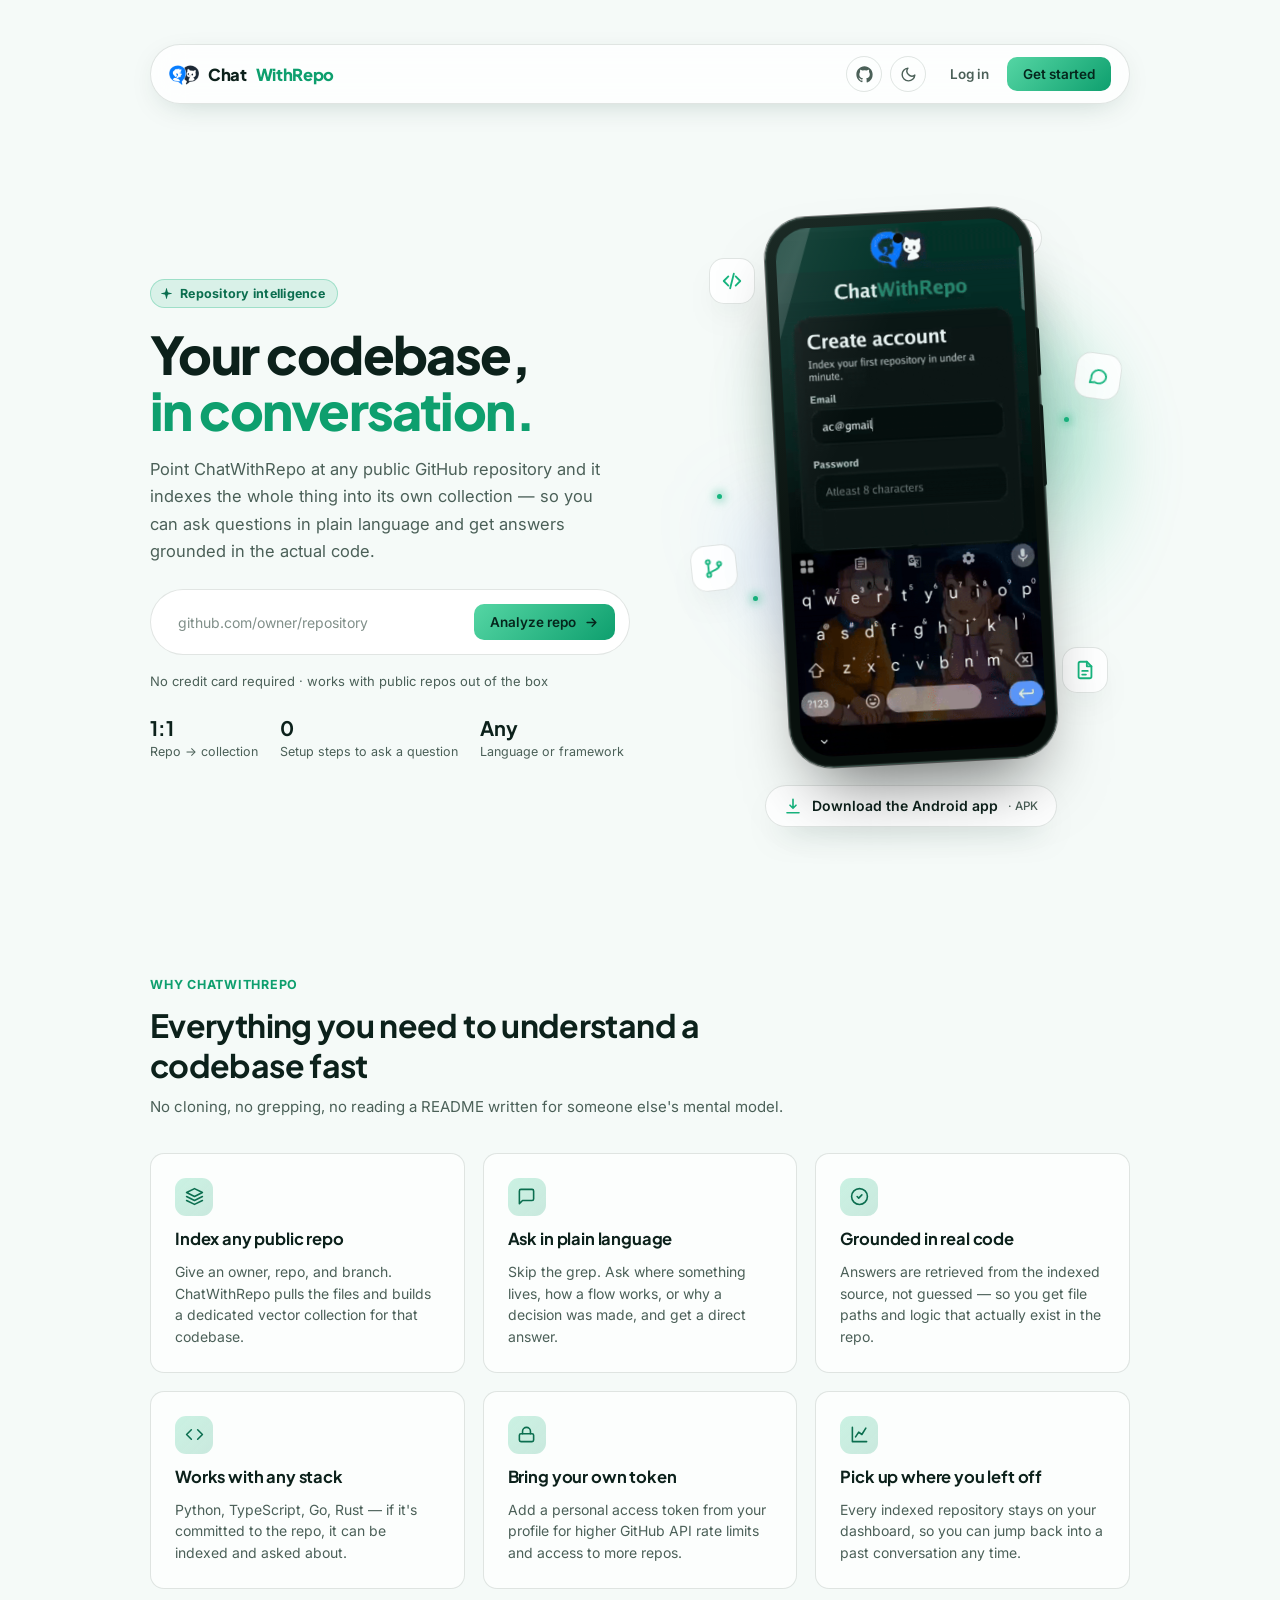
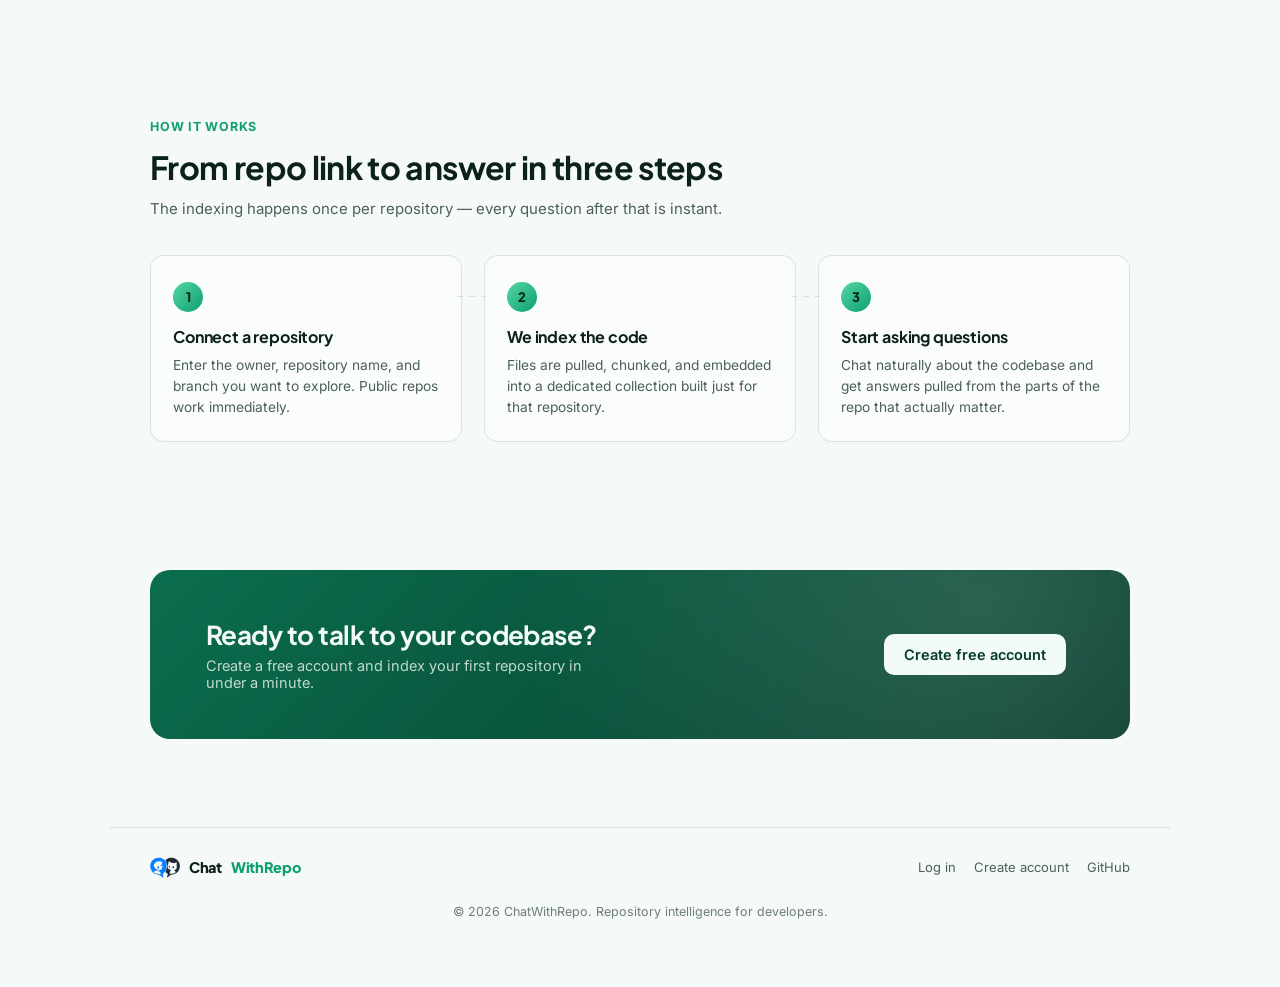
==== commit 8b99ea18: "Add mobile Profile screen, indexing progress, manual guide, and navigation Mobile: - Add a Profile s" ====
--- a/frontend/index.html
+++ b/frontend/index.html
@@ -818,7 +818,7 @@
         });
       }
     </script>
-    <script src="js/app.js?v=6"></script>
+    <script src="js/app.js?v=7"></script>
   
     <script>
       // Phone follows the pointer slightly (3D tilt). Skipped for reduced motion / touch.
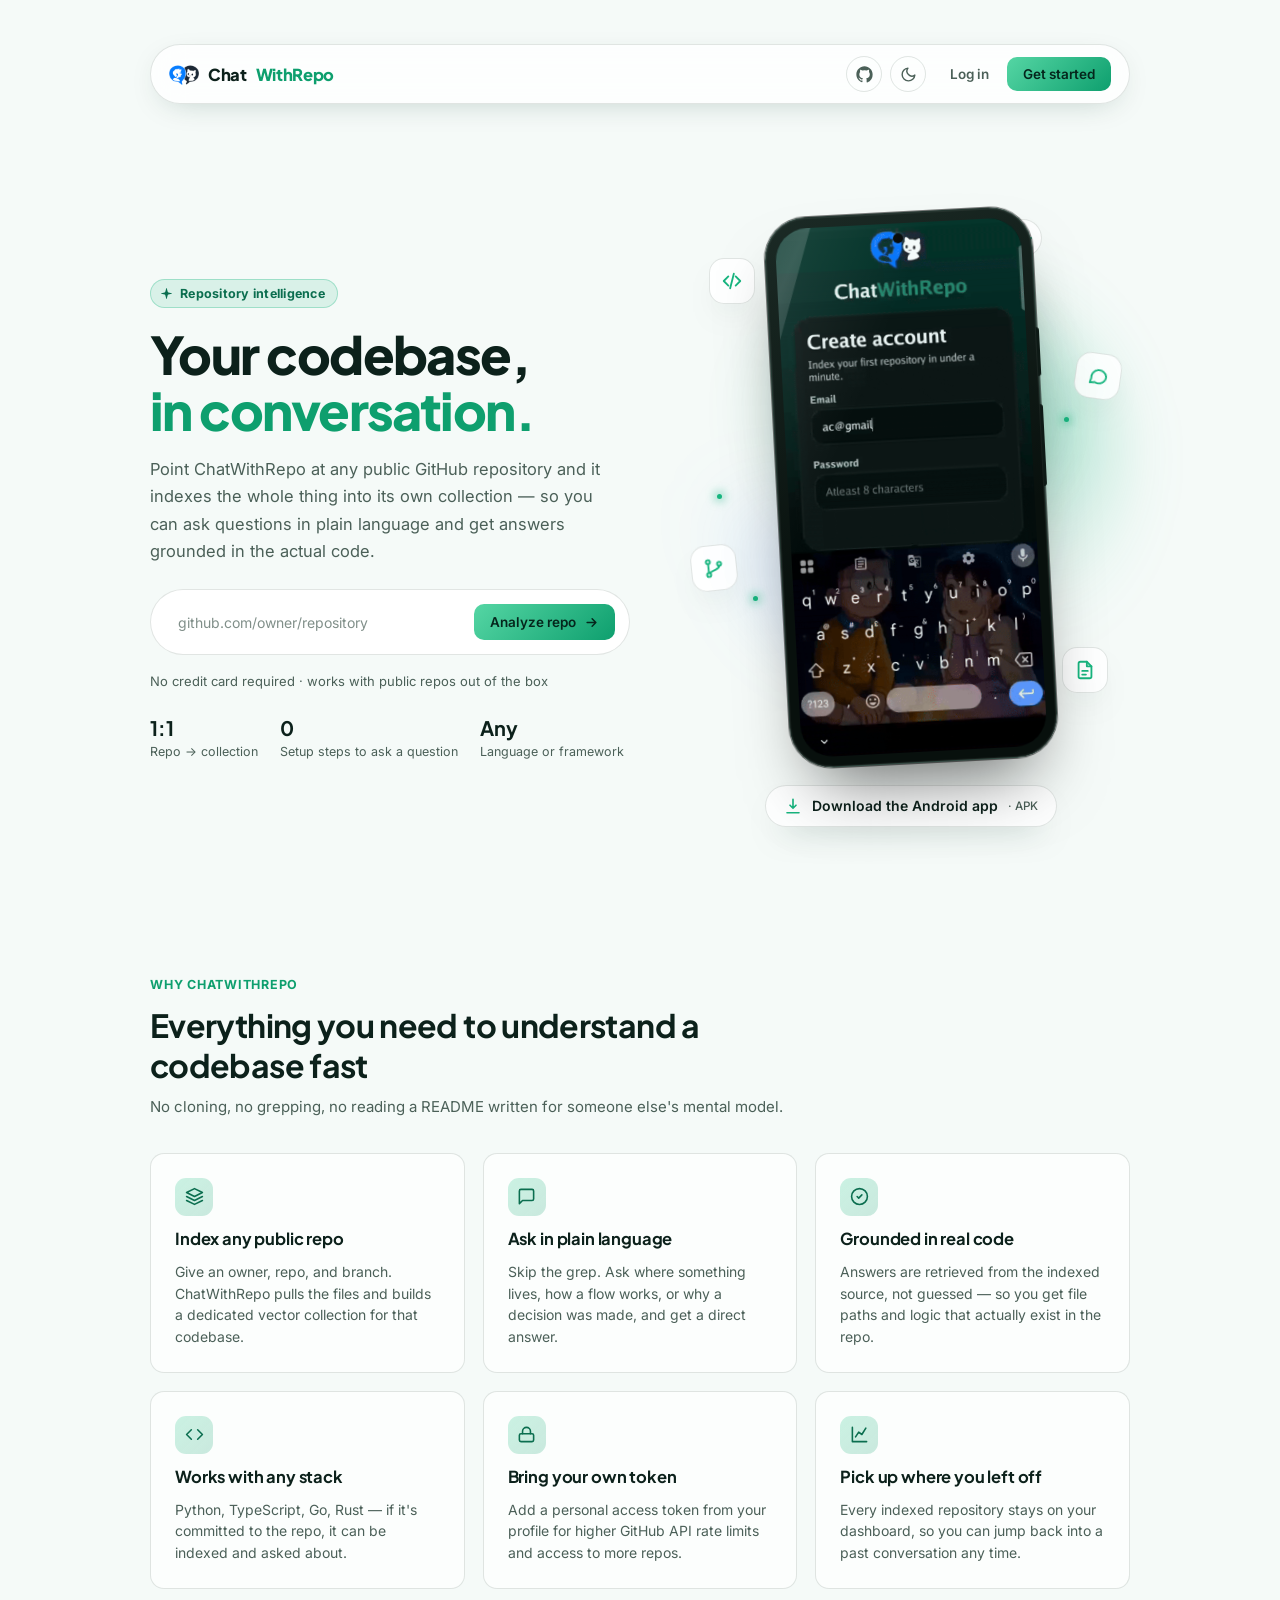
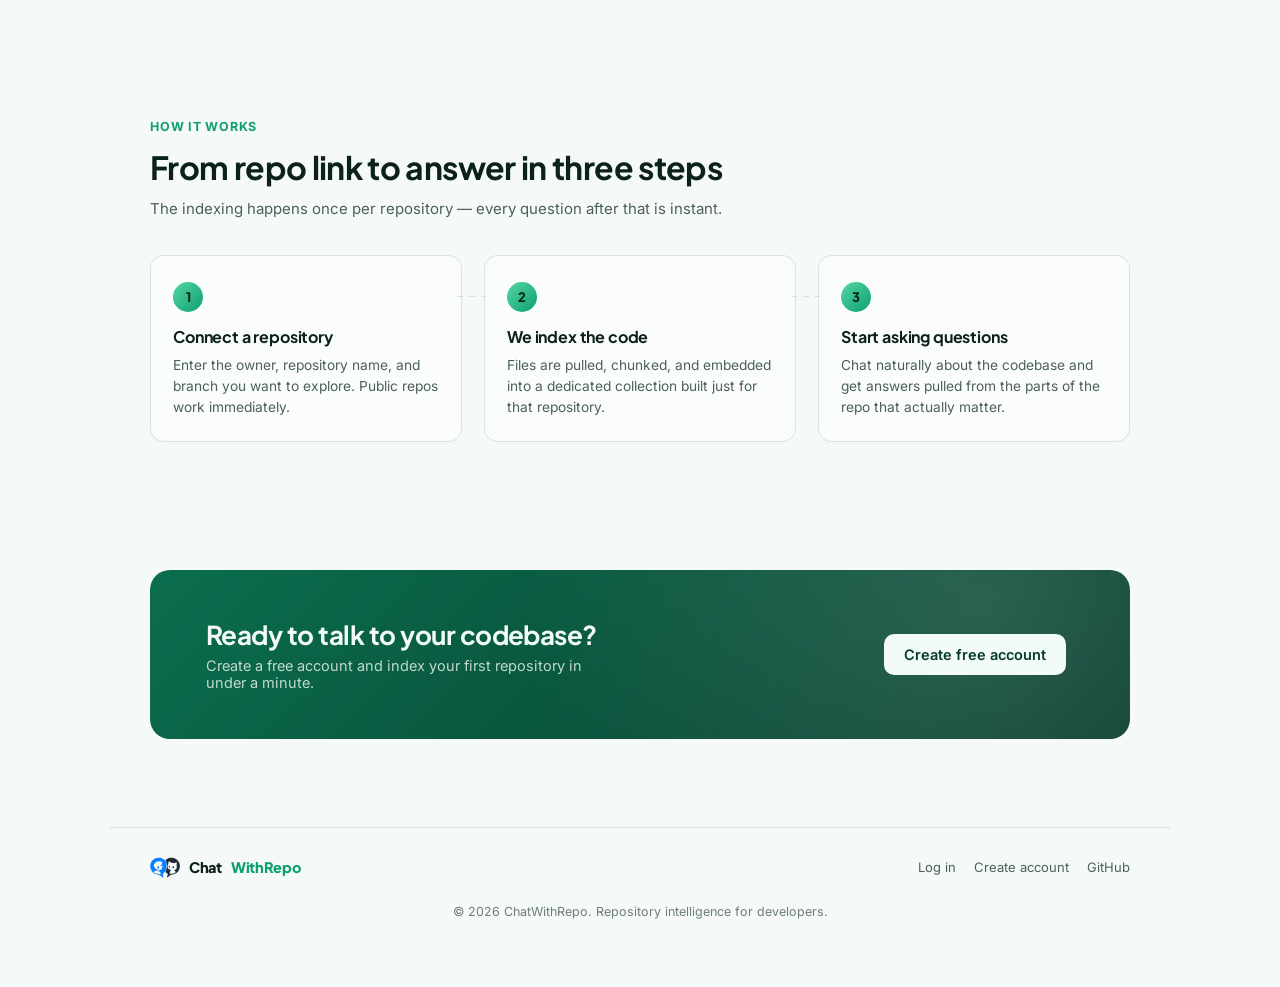
==== commit 5f87b432: "Add source citations, exact-file GitHub links, Pro upgrade UI, and repo-dump indexing filter" ====
--- a/frontend/index.html
+++ b/frontend/index.html
@@ -818,7 +818,7 @@
         });
       }
     </script>
-    <script src="js/app.js?v=7"></script>
+    <script src="js/app.js?v=12"></script>
   
     <script>
       // Phone follows the pointer slightly (3D tilt). Skipped for reduced motion / touch.
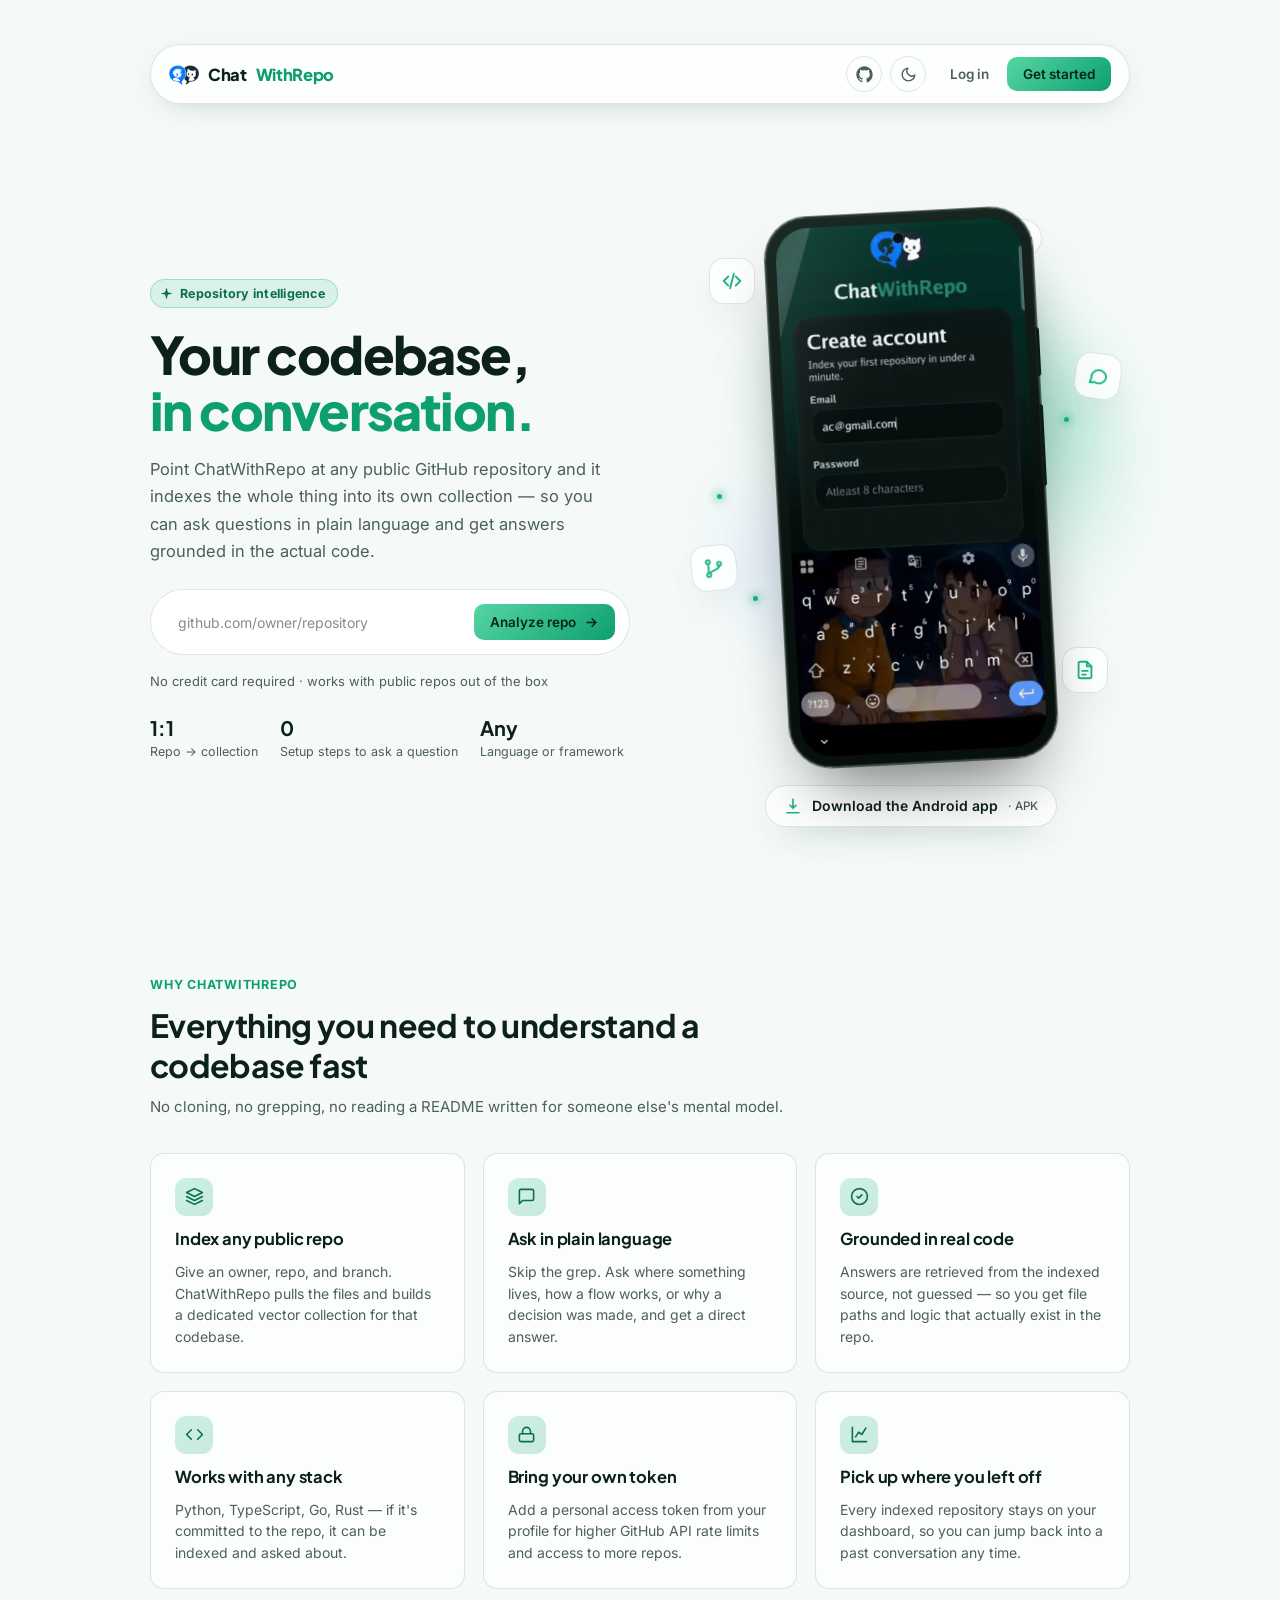
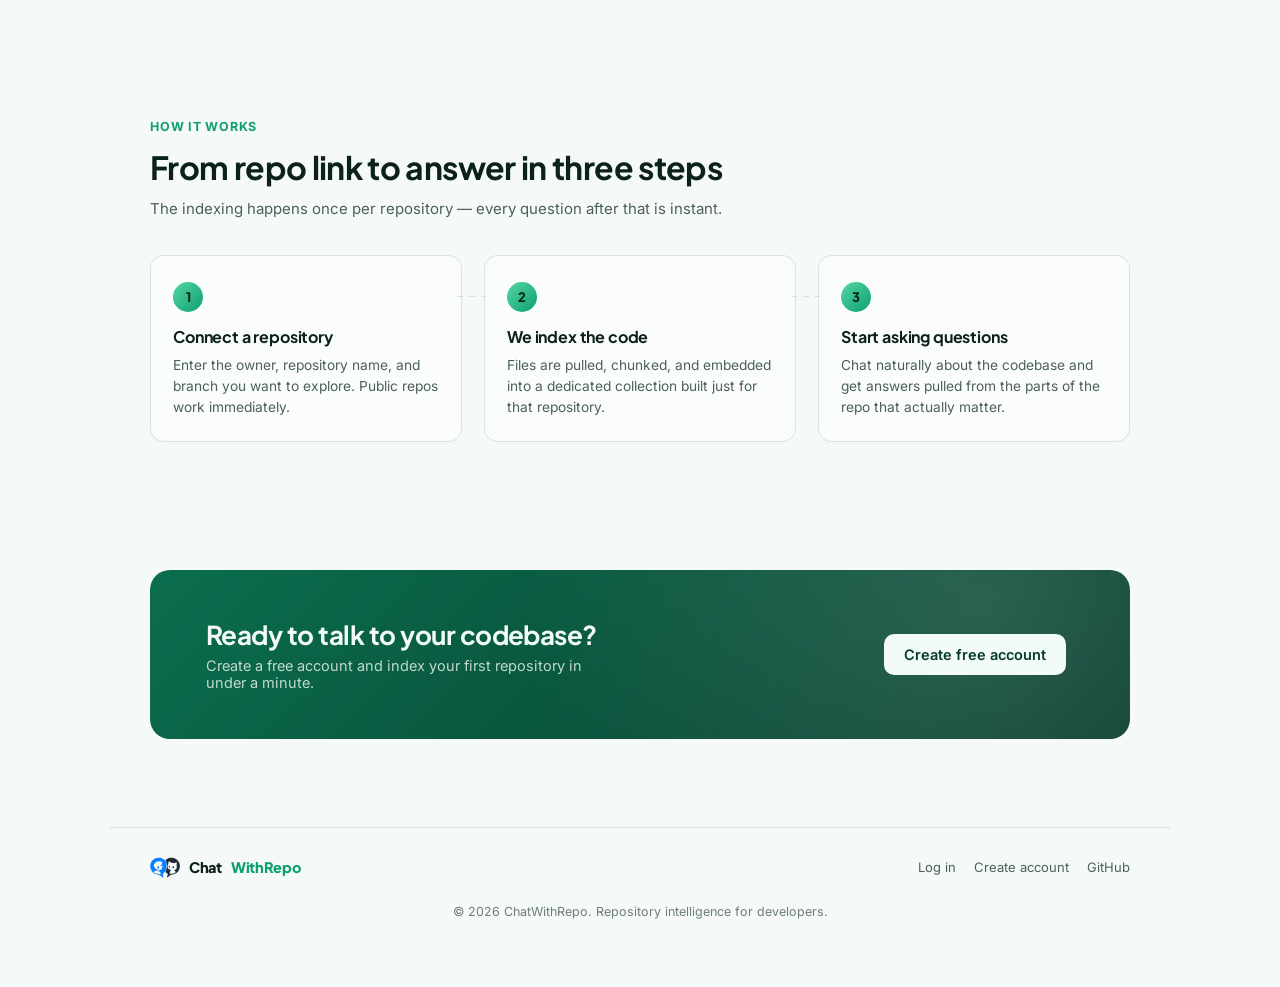
==== commit 6571c766: "Add source citations and Pro upgrade UI to mobile, persist answer sources server-side for cross-clie" ====
--- a/frontend/index.html
+++ b/frontend/index.html
@@ -818,7 +818,7 @@
         });
       }
     </script>
-    <script src="js/app.js?v=12"></script>
+    <script src="js/app.js?v=13"></script>
   
     <script>
       // Phone follows the pointer slightly (3D tilt). Skipped for reduced motion / touch.
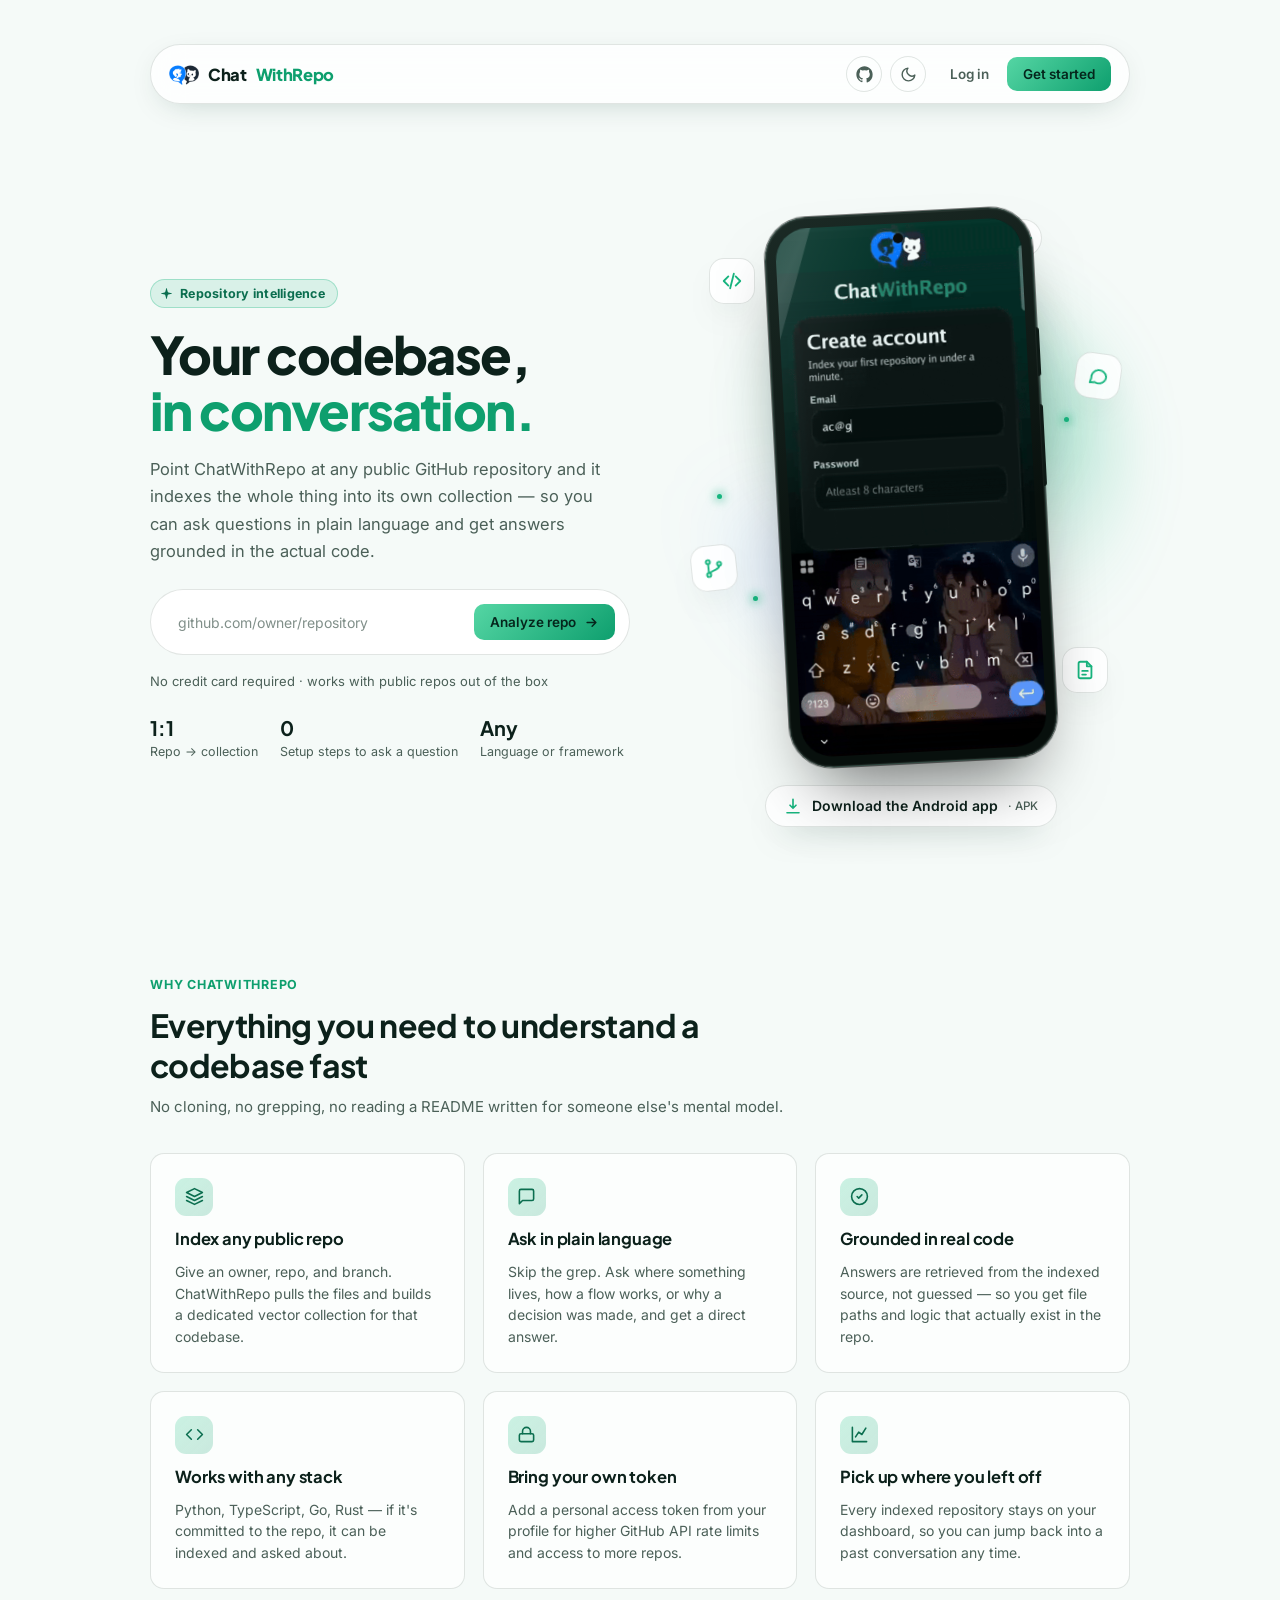
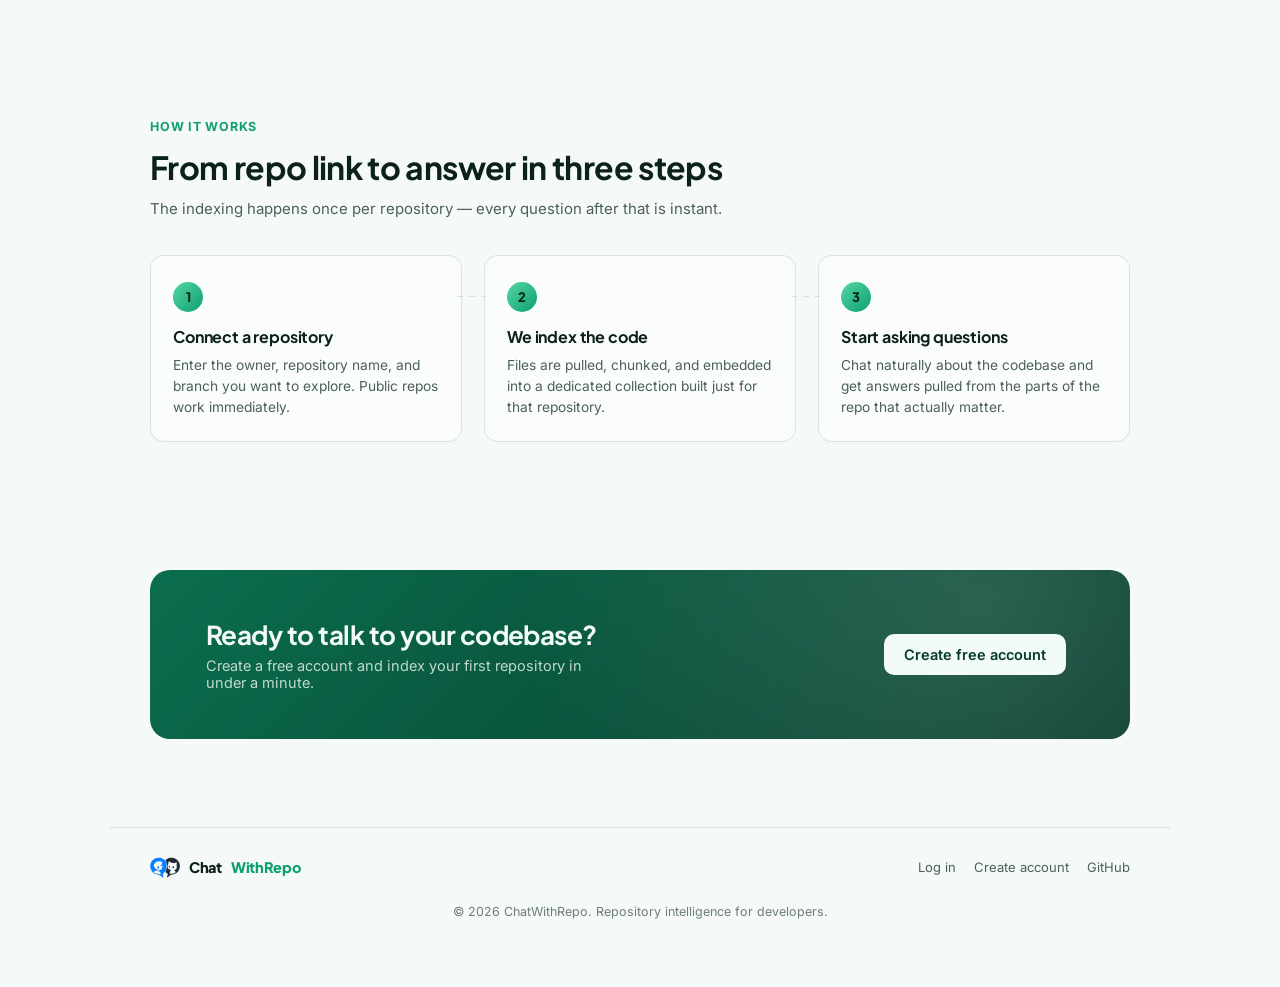
==== commit 53b29f10: "add copy button at the bottom" ====
--- a/frontend/index.html
+++ b/frontend/index.html
@@ -818,7 +818,7 @@
         });
       }
     </script>
-    <script src="js/app.js?v=13"></script>
+    <script src="js/app.js?v=14"></script>
   
     <script>
       // Phone follows the pointer slightly (3D tilt). Skipped for reduced motion / touch.
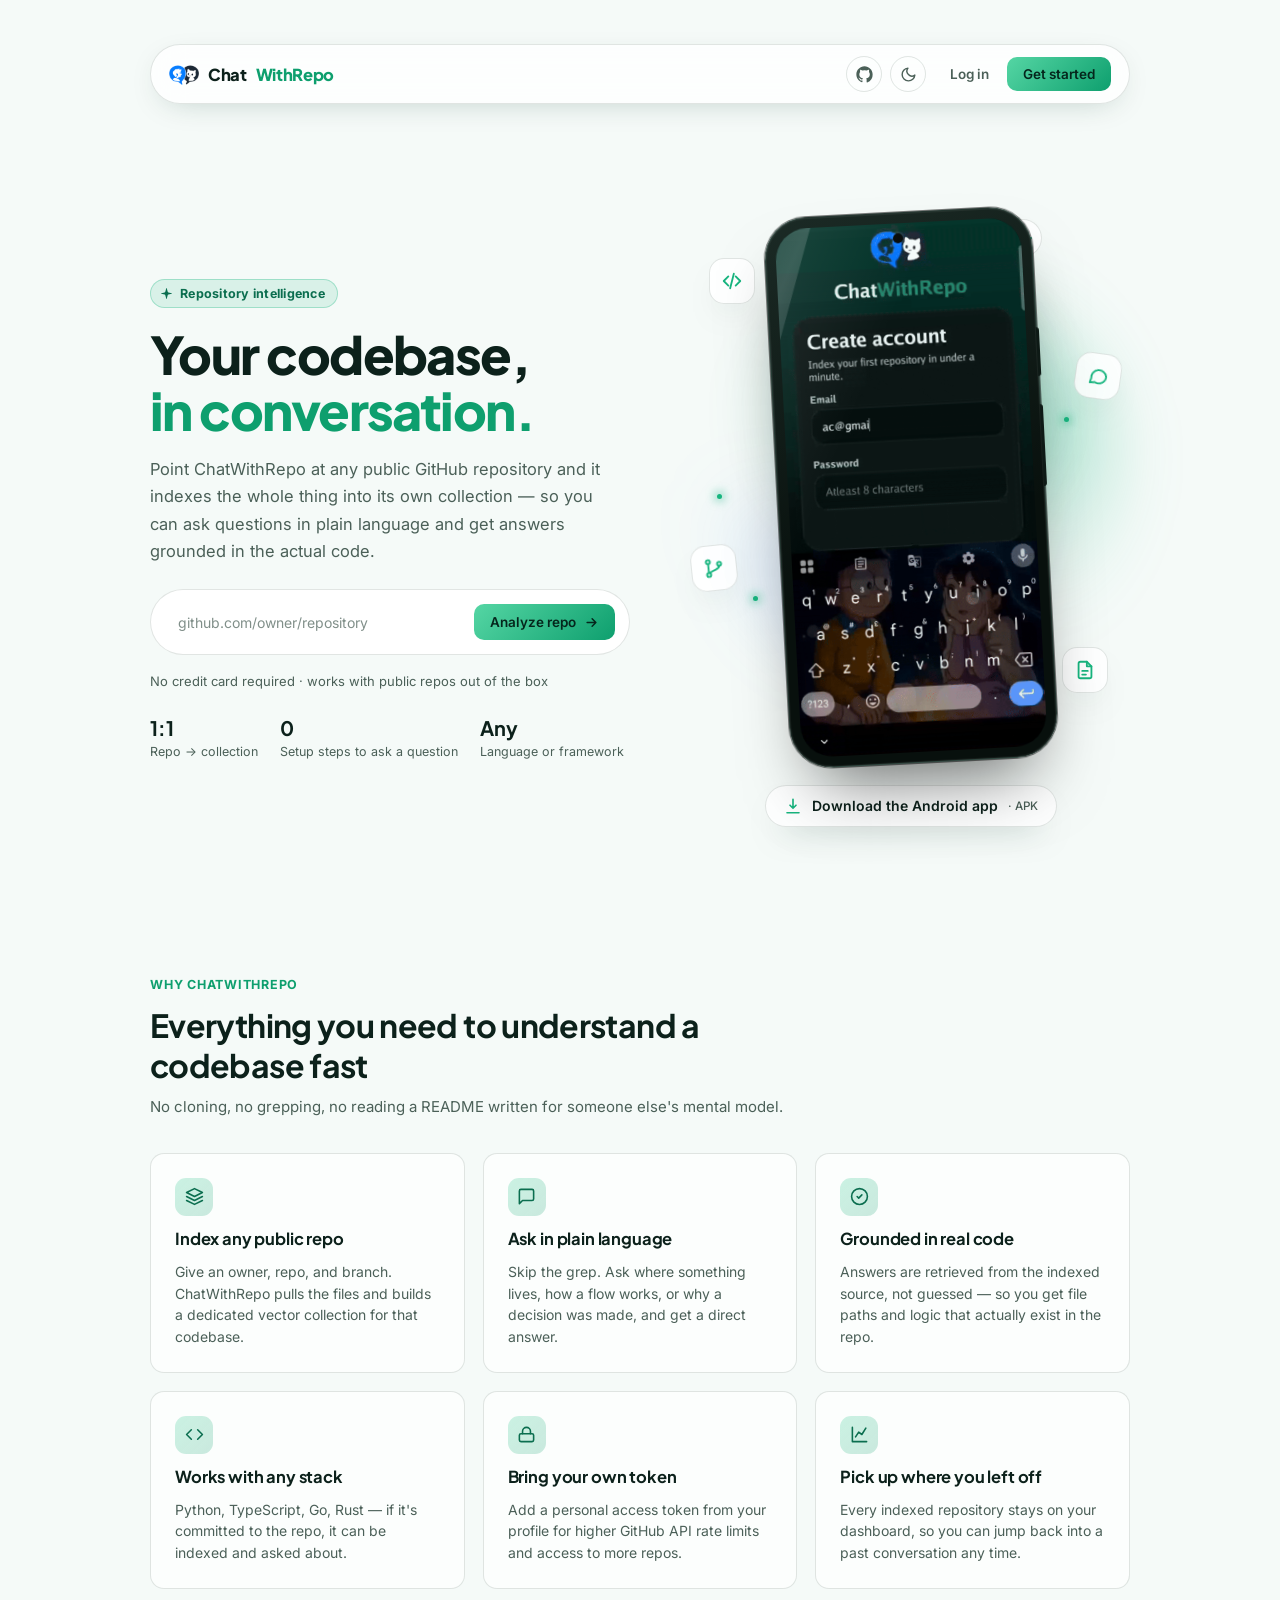
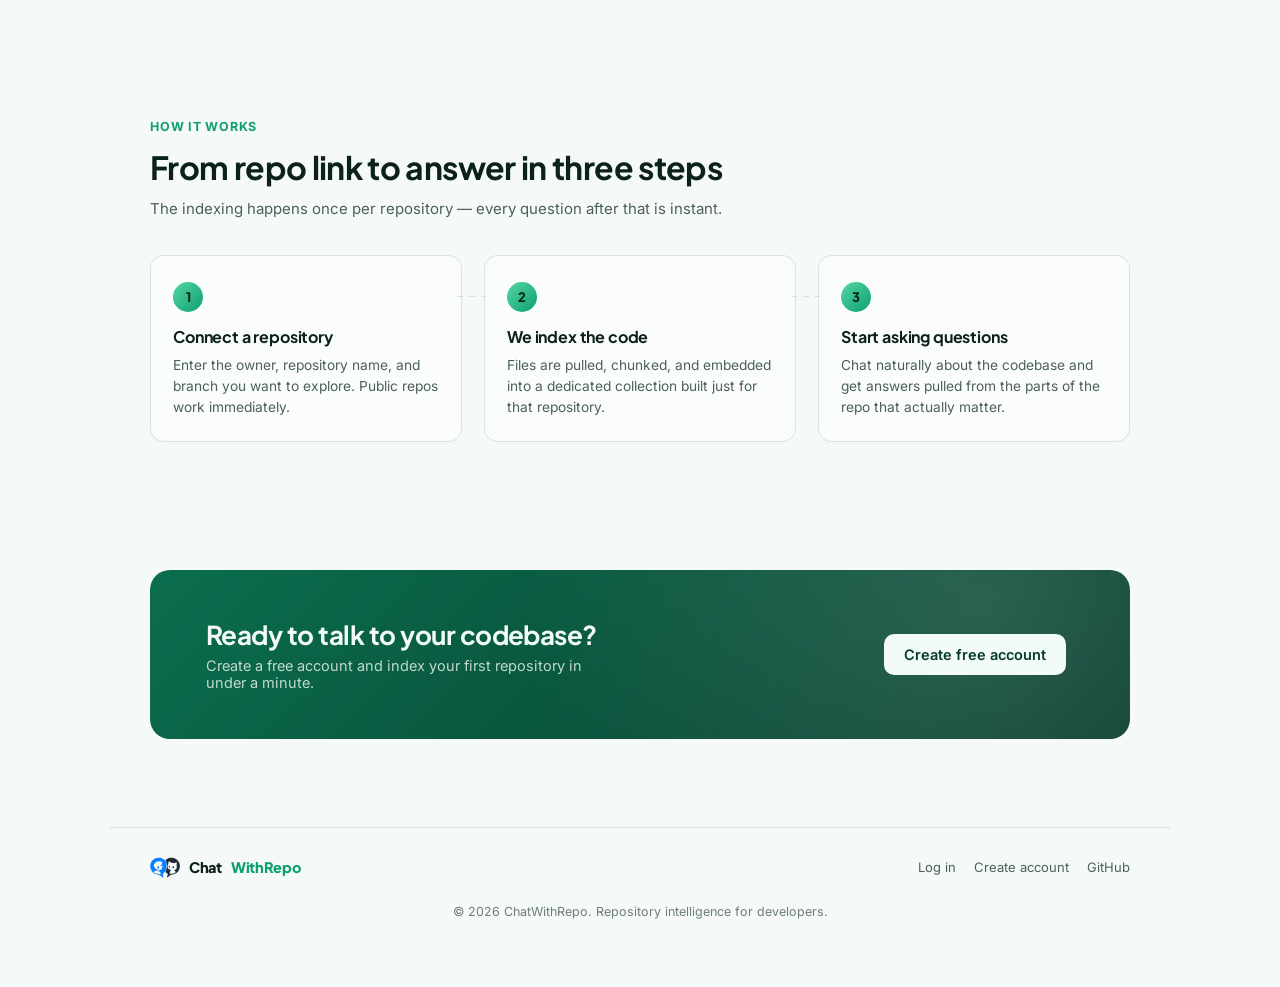
==== commit c6d3a4ad: "Fail over to Render when AWS answers 429 (Lambda throttled)" ====
--- a/frontend/index.html
+++ b/frontend/index.html
@@ -818,7 +818,7 @@
         });
       }
     </script>
-    <script src="js/app.js?v=14"></script>
+    <script src="js/app.js?v=15"></script>
   
     <script>
       // Phone follows the pointer slightly (3D tilt). Skipped for reduced motion / touch.
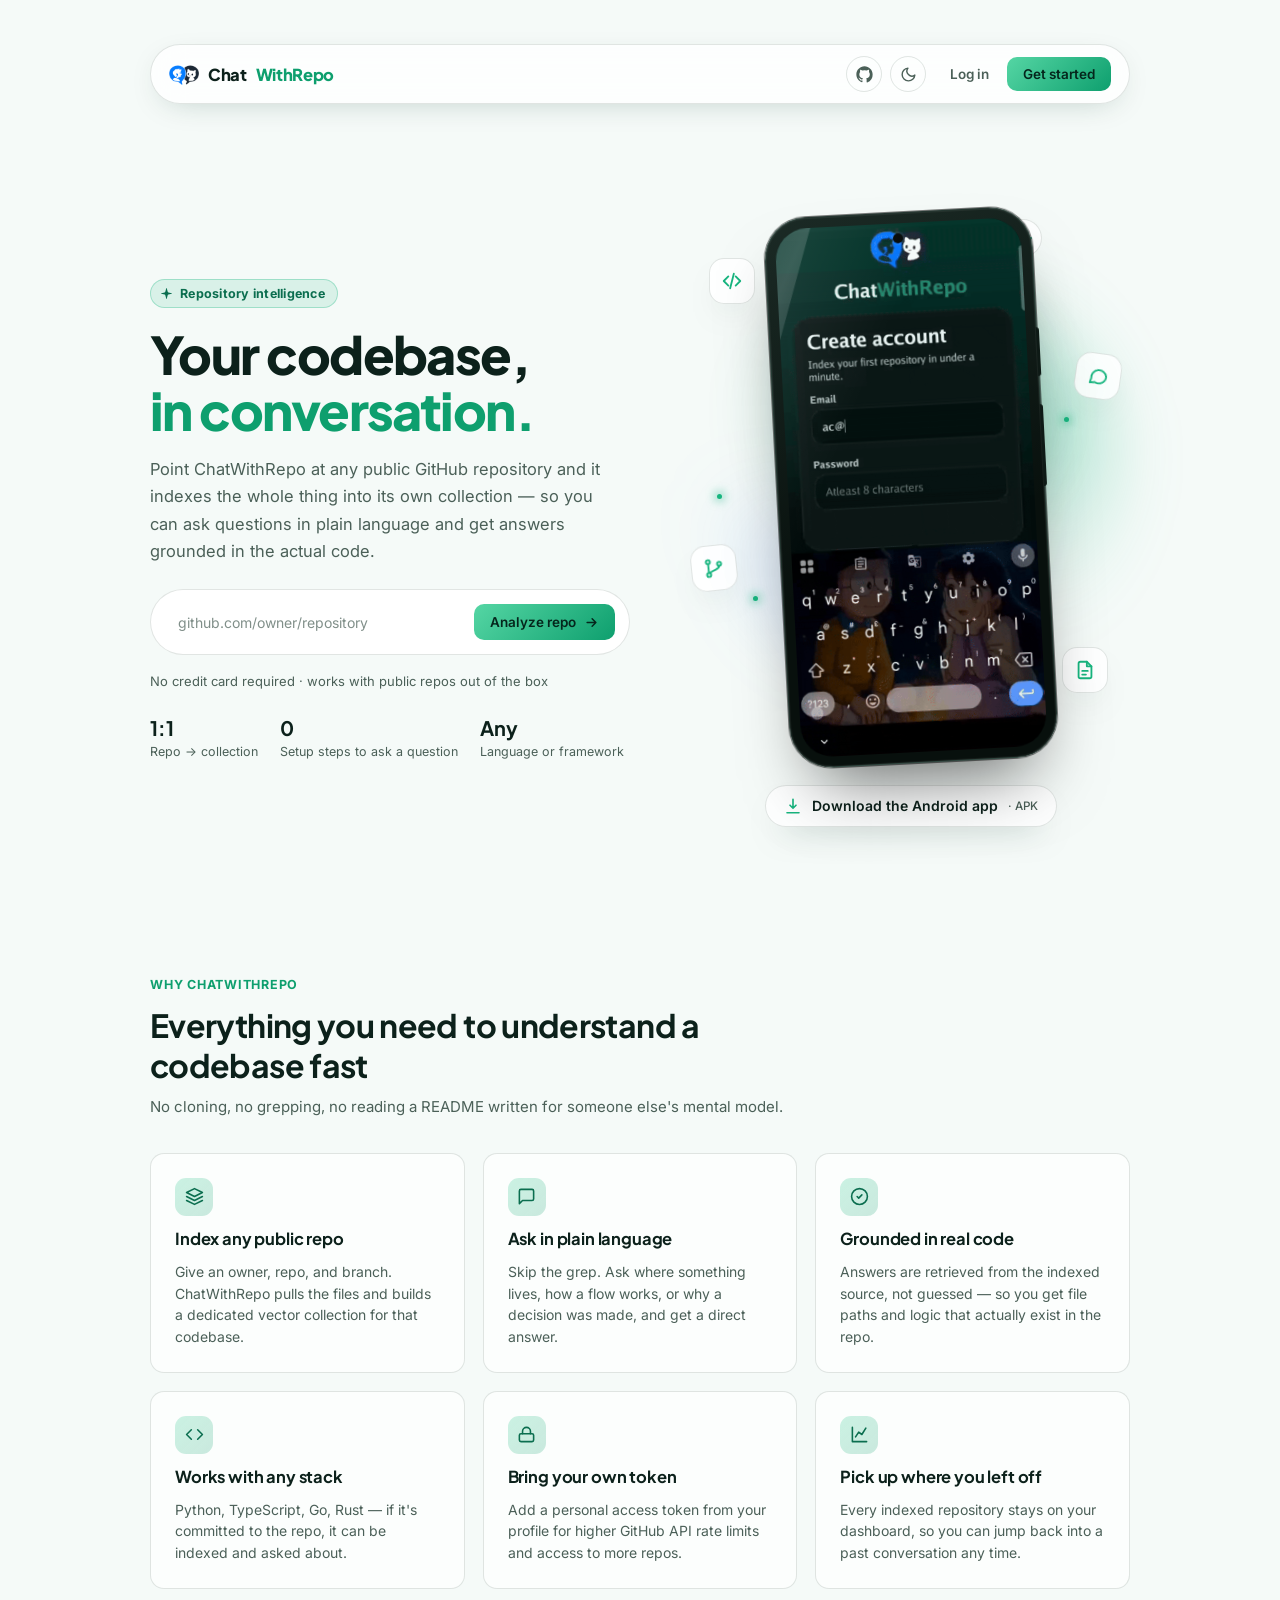
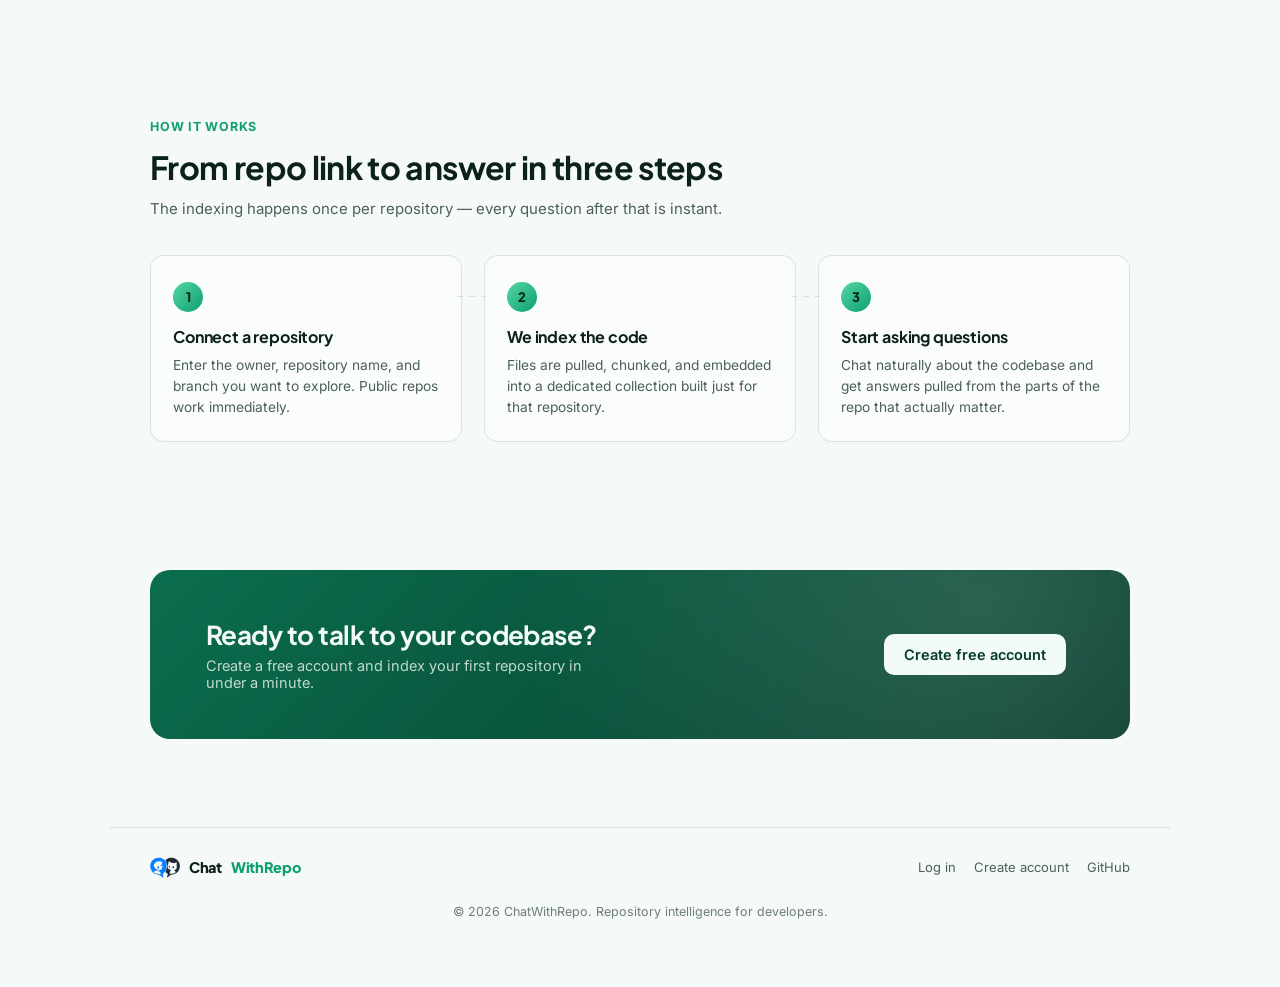
==== commit 391c2ead: "Add Google sign-in (web + Android)" ====
--- a/frontend/index.html
+++ b/frontend/index.html
@@ -818,7 +818,7 @@
         });
       }
     </script>
-    <script src="js/app.js?v=15"></script>
+    <script src="js/app.js?v=16"></script>
   
     <script>
       // Phone follows the pointer slightly (3D tilt). Skipped for reduced motion / touch.
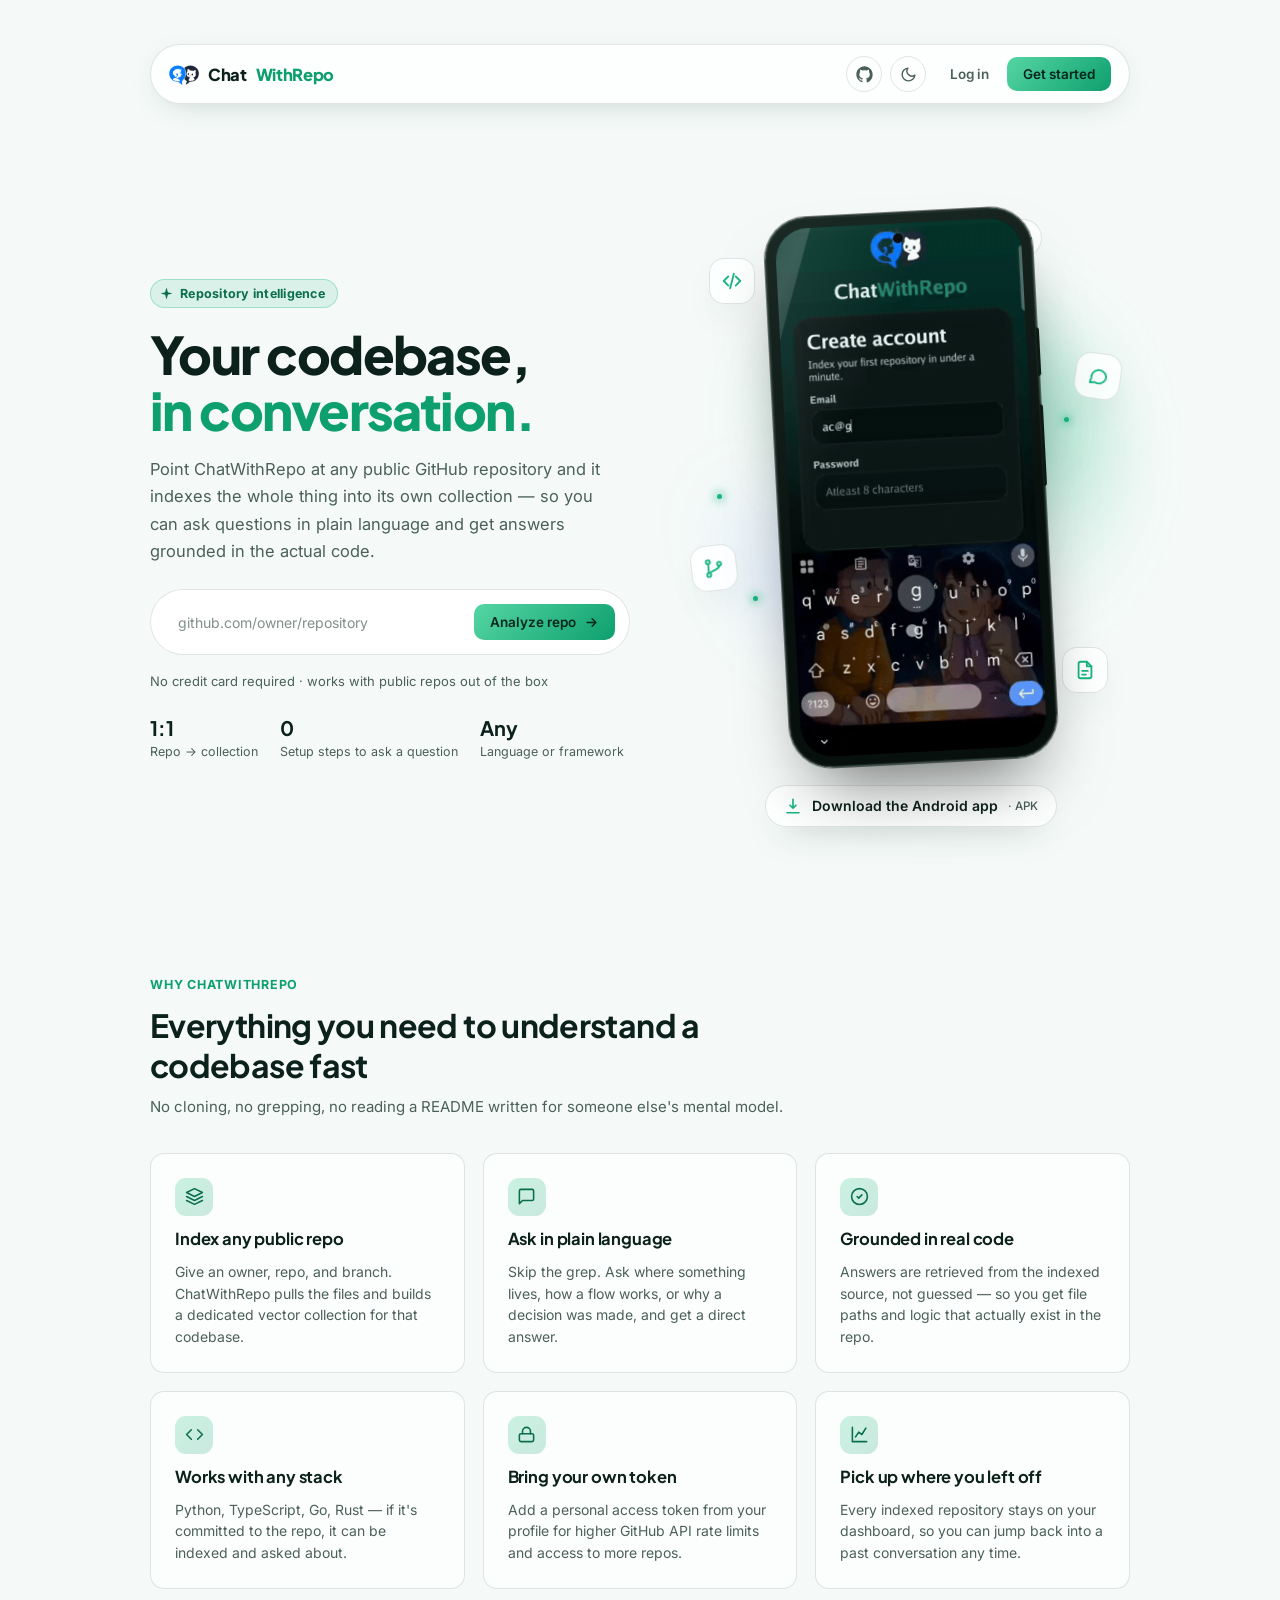
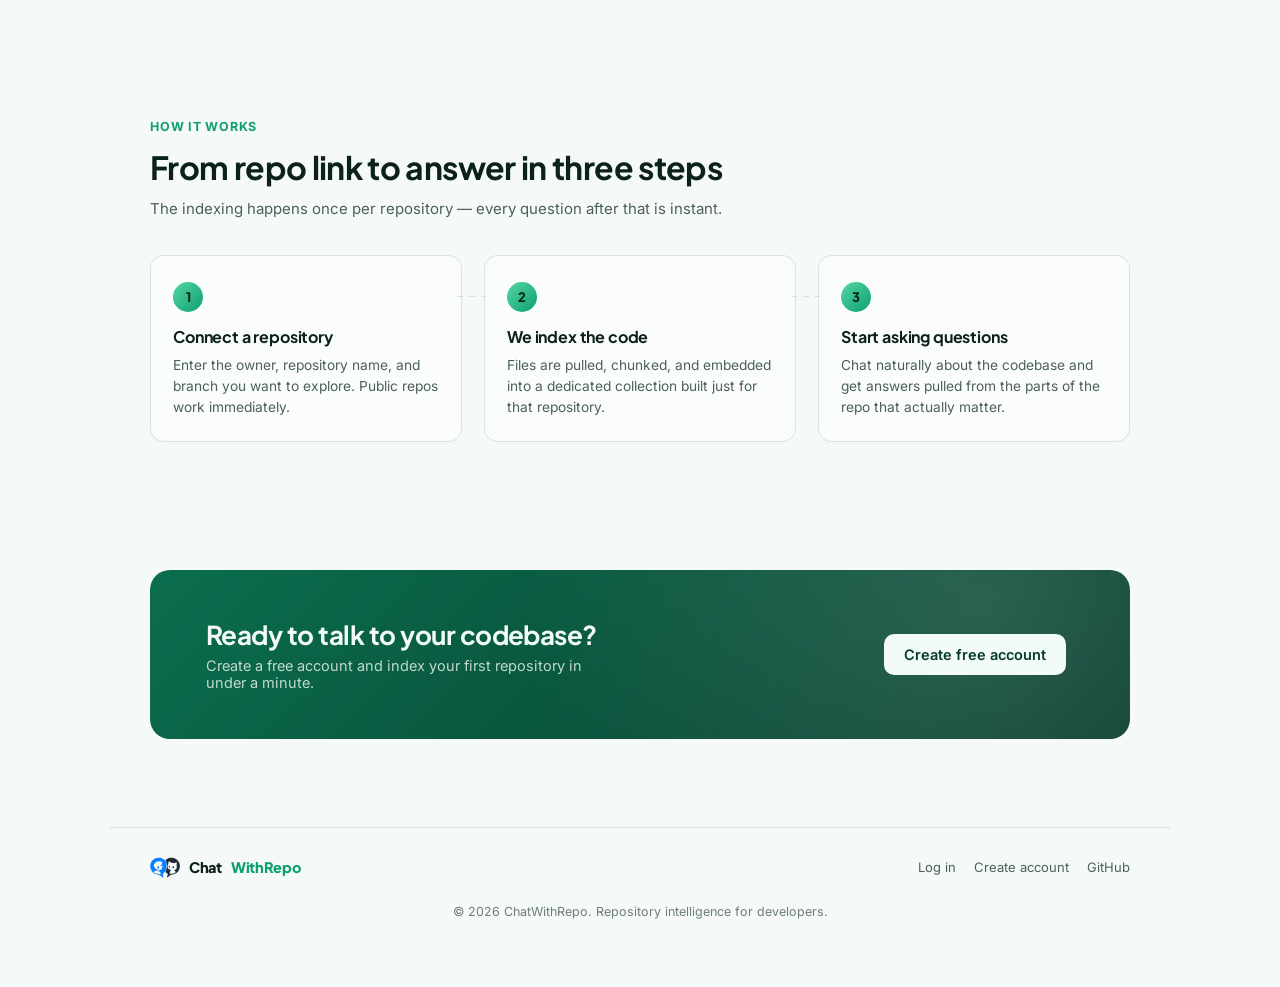
==== commit 33e5f625: "Add profile pictures on web and Android Users can upload a photo; Google accounts show their Google " ====
--- a/frontend/index.html
+++ b/frontend/index.html
@@ -818,7 +818,7 @@
         });
       }
     </script>
-    <script src="js/app.js?v=16"></script>
+    <script src="js/app.js?v=18"></script>
   
     <script>
       // Phone follows the pointer slightly (3D tilt). Skipped for reduced motion / touch.
